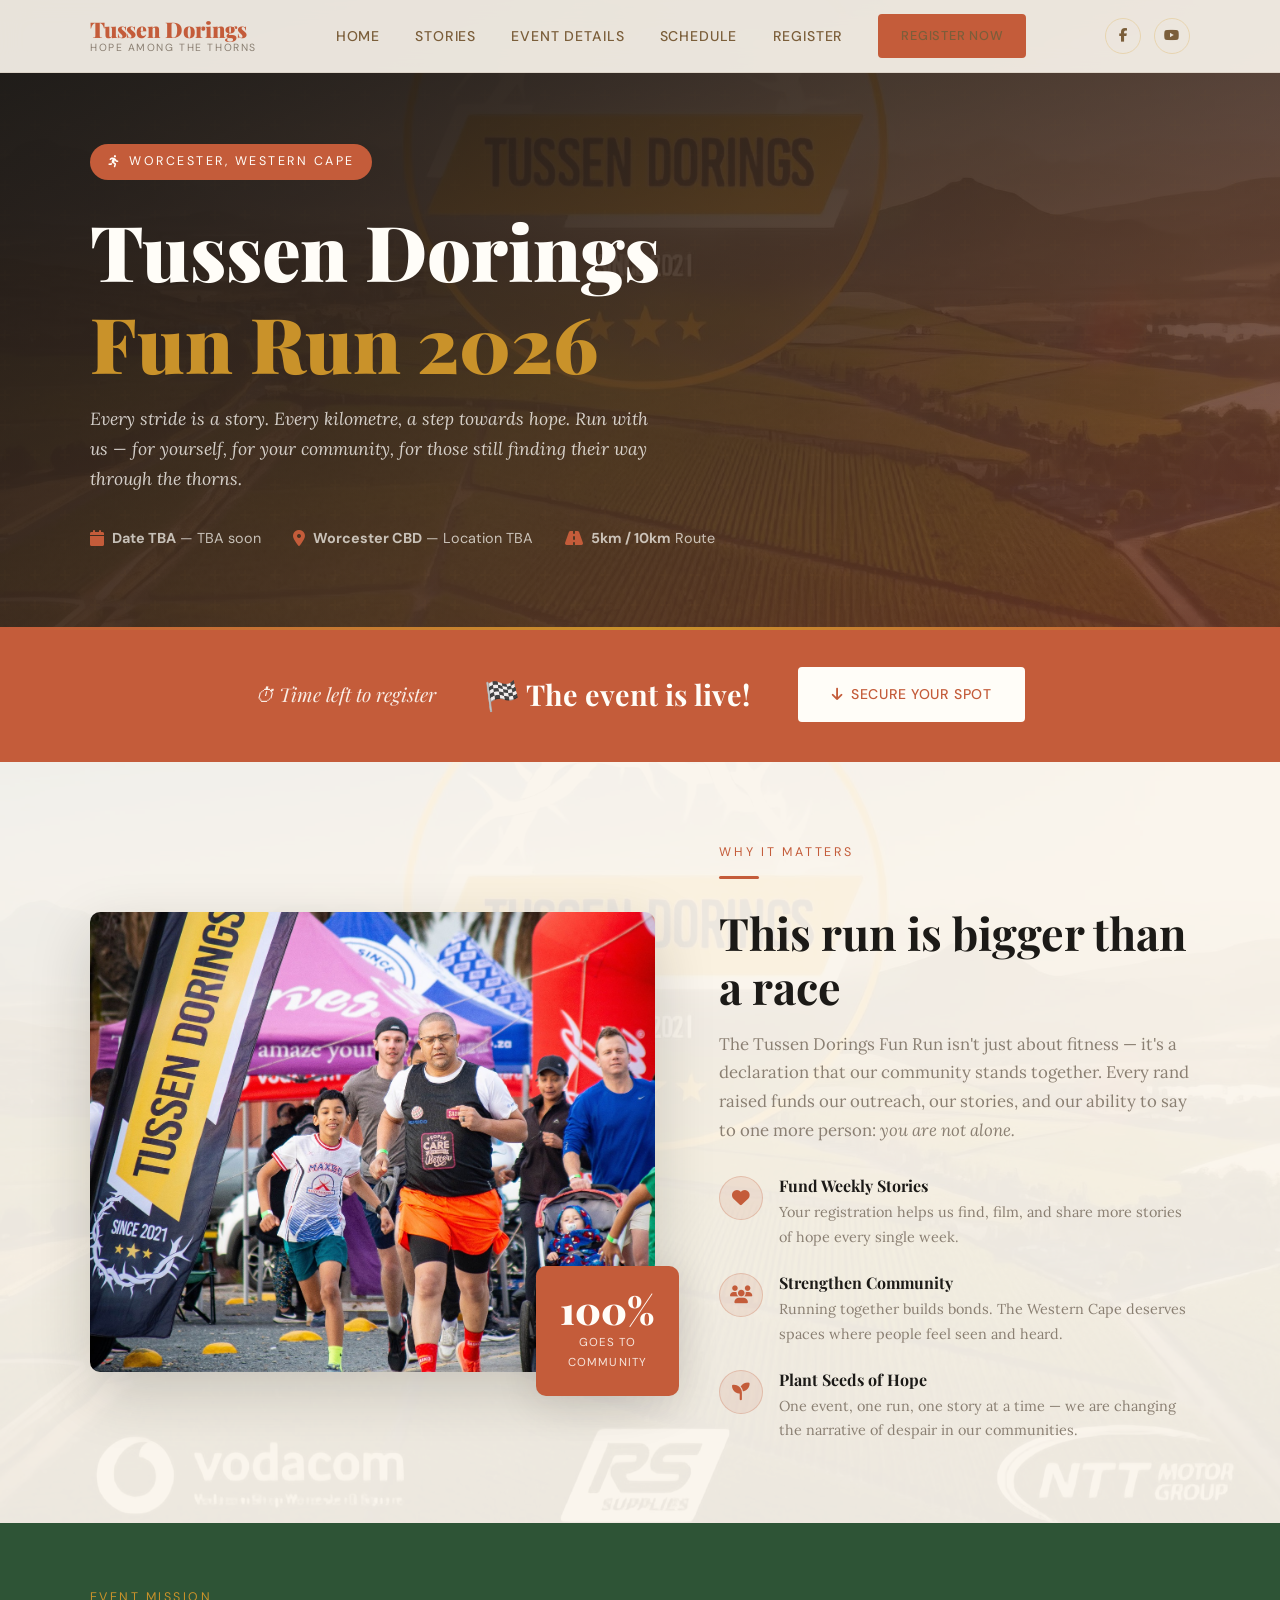
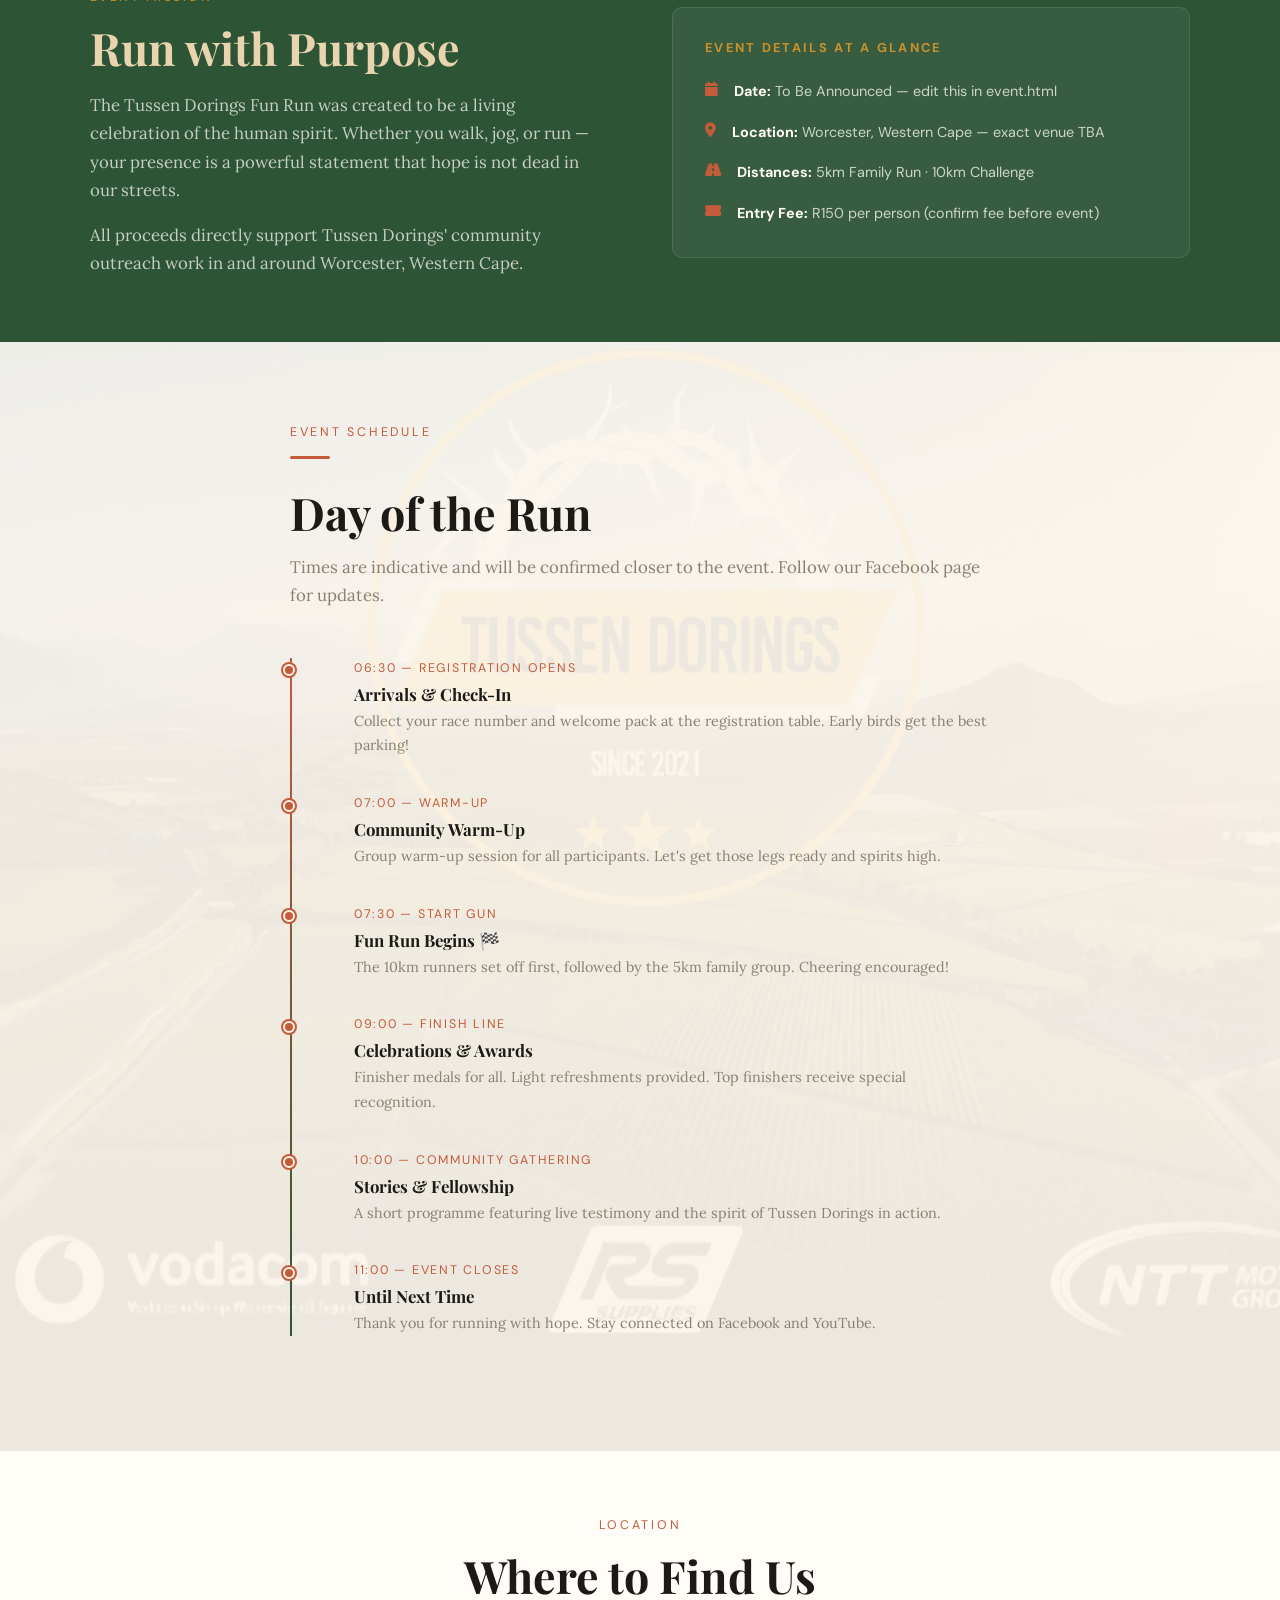
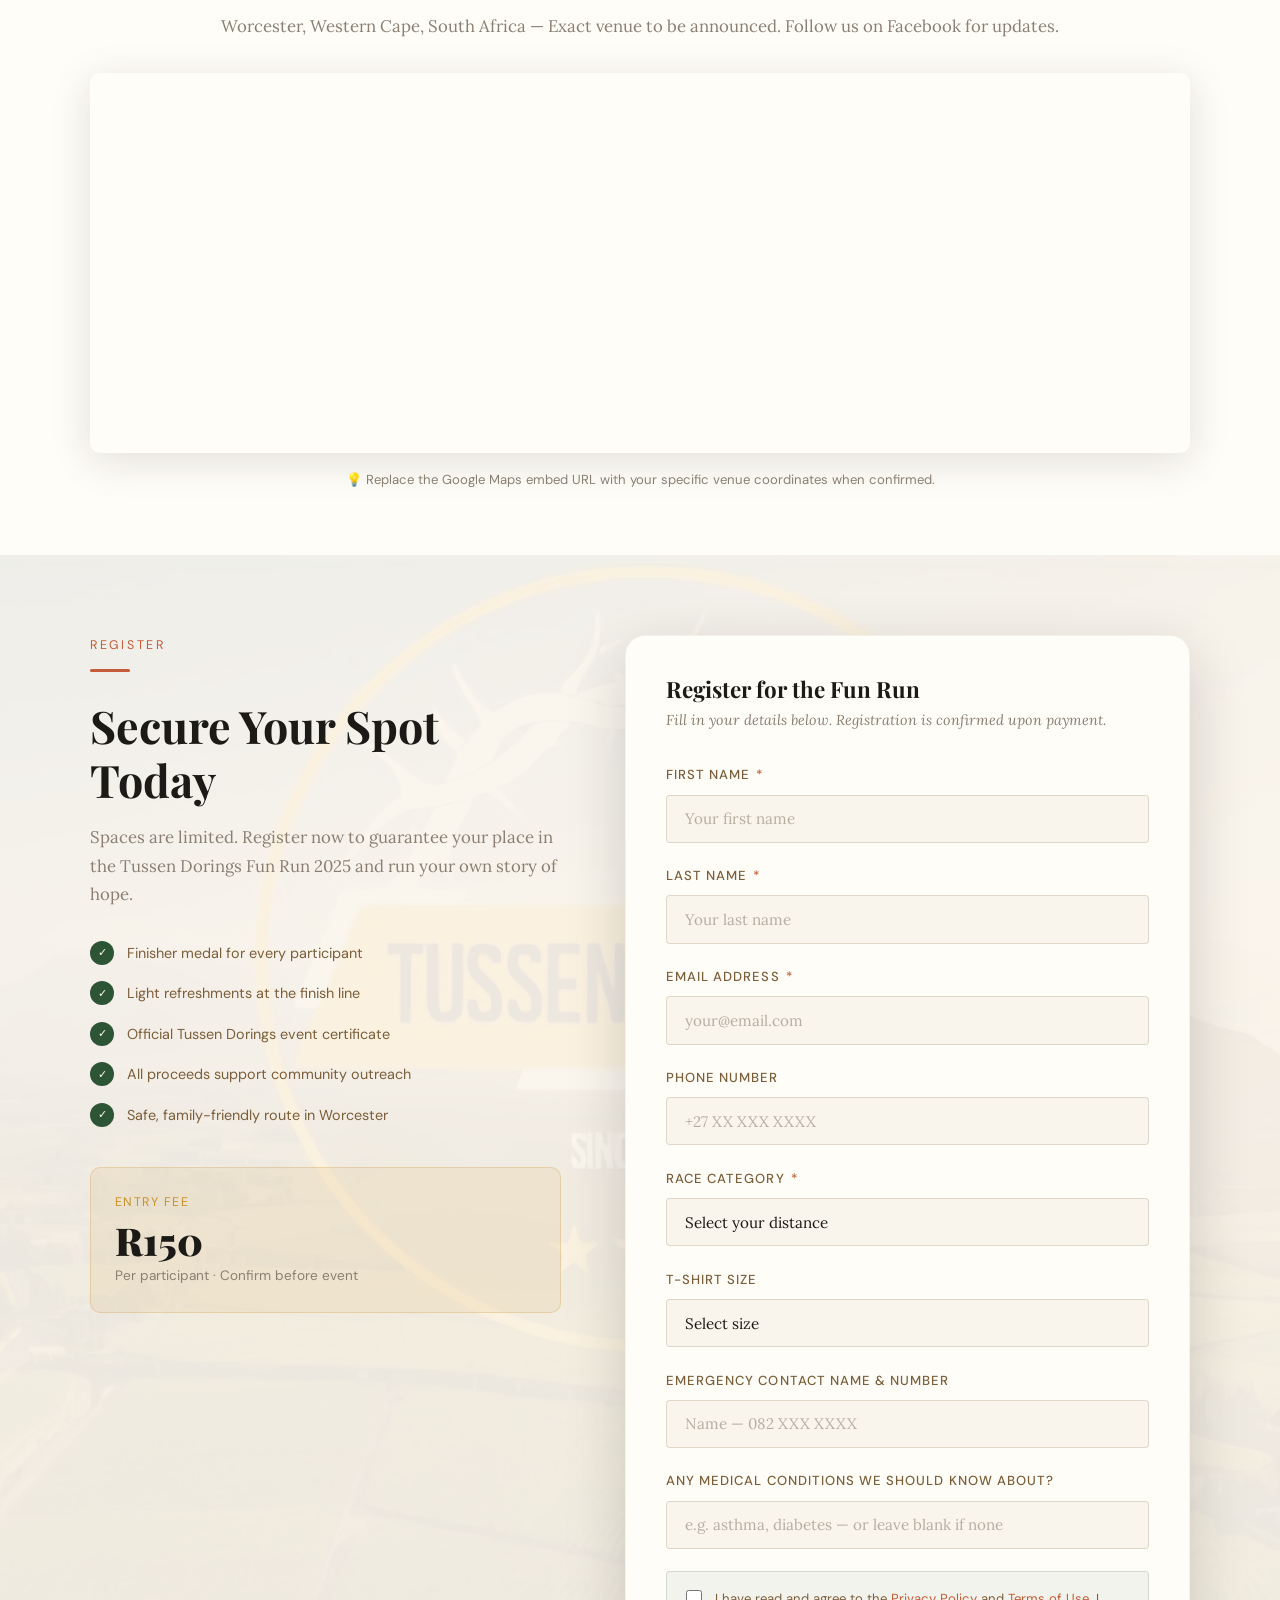
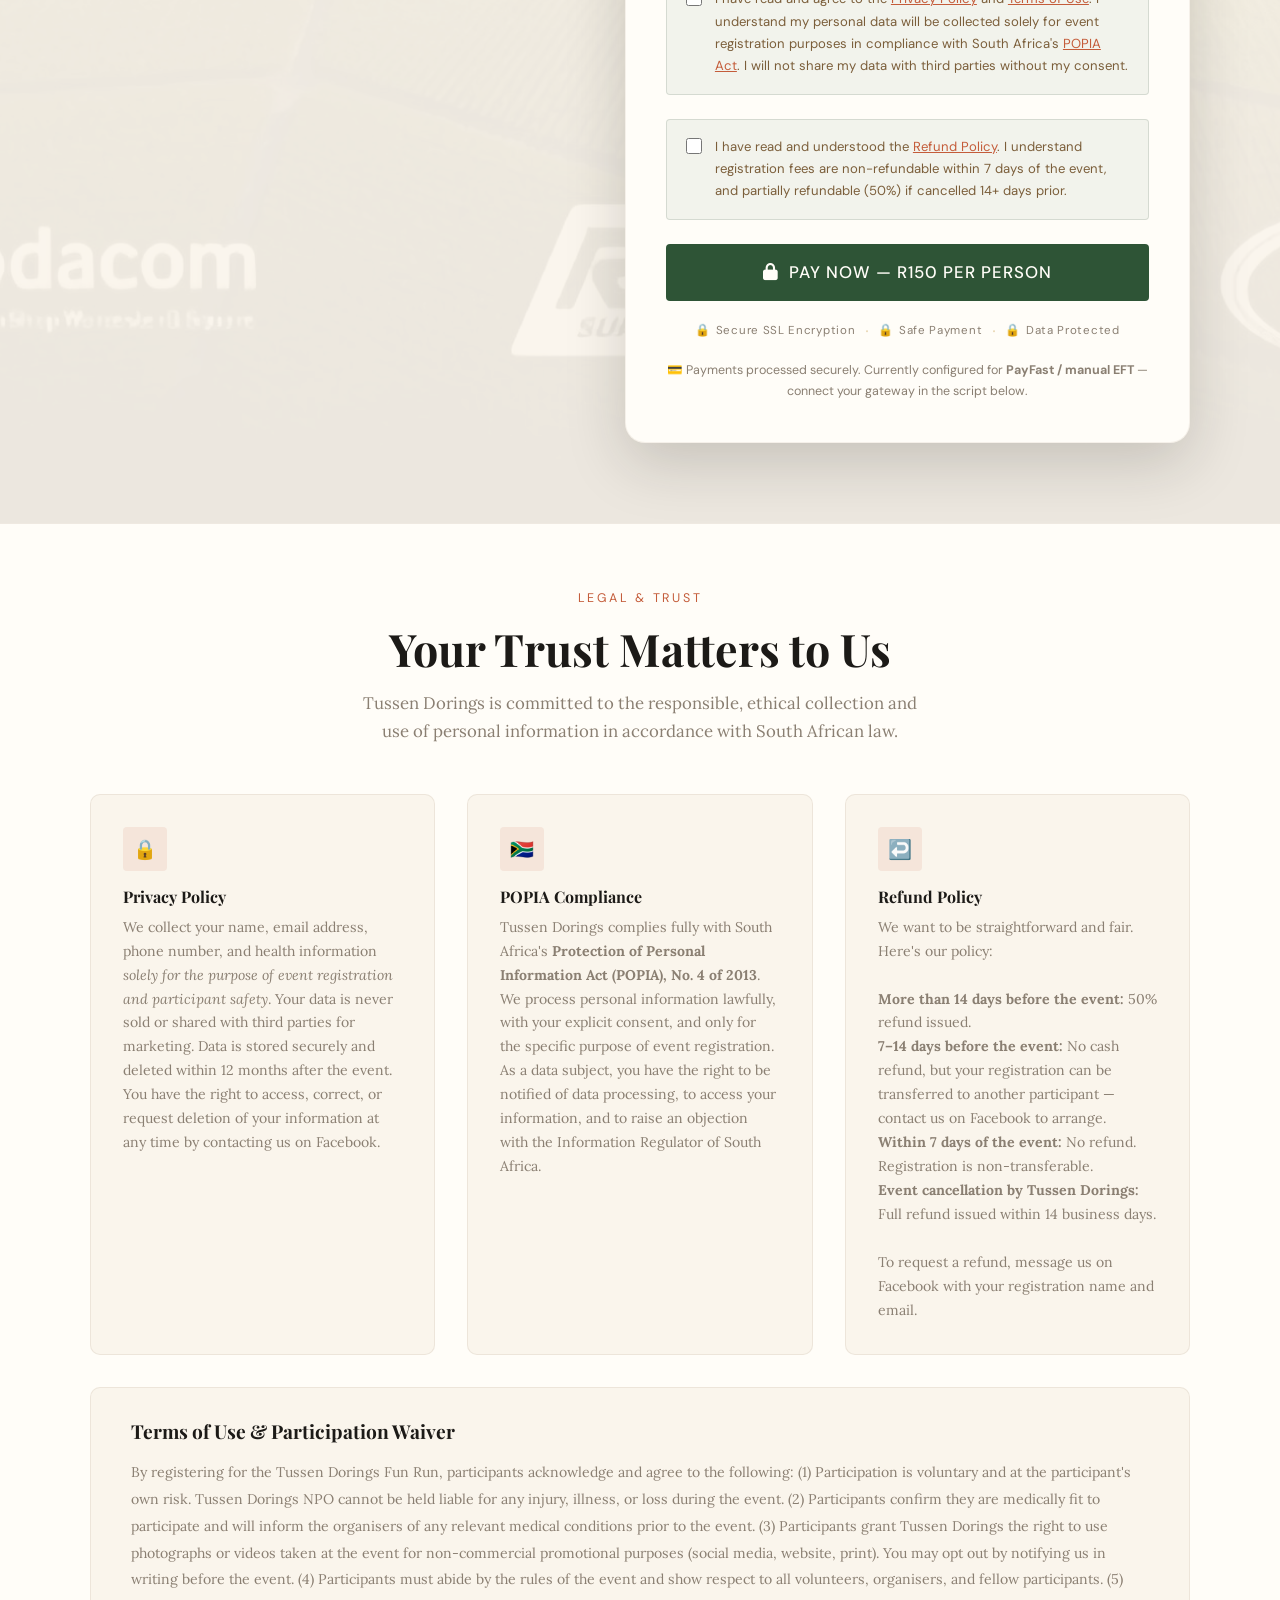
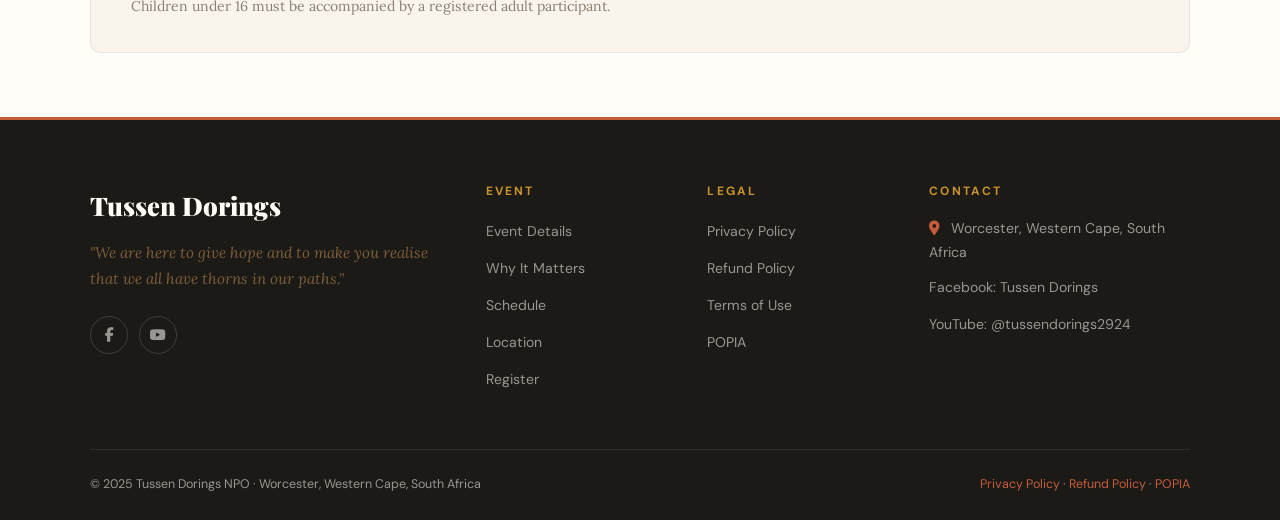
==== event.html @ e63dca42 "second commit" ====
<!DOCTYPE html>
<html lang="en">
<head>
  <meta charset="UTF-8" />
  <meta name="viewport" content="width=device-width, initial-scale=1.0" />
  <title>Fun Run 2025 | Tussen Dorings Event</title>
  <meta name="description" content="Join the Tussen Dorings Fun Run 2025 in Worcester. Run for hope. Register now and be part of the movement." />
  <link rel="stylesheet" href="style.css" />
  <link rel="stylesheet" href="event.css" />
  <link rel="stylesheet" href="https://cdnjs.cloudflare.com/ajax/libs/font-awesome/6.5.0/css/all.min.css" />
  <style>
    /* Banner watermark on branded sections */
    .branded-section {
      position: relative;
      overflow: hidden;
    }
    .branded-section::before {
      content: '';
      position: absolute;
      inset: 0;
      background-image: url('pictures/PHOTO-2025-09-26-07-35-55.jpg');
      background-size: cover;
      background-position: center;
      background-repeat: no-repeat;
      opacity: 0.055;
      pointer-events: none;
      z-index: 0;
    }
    .branded-section > * { position: relative; z-index: 1; }
    /* Slightly stronger on dark sections */
    .branded-section-dark::before { opacity: 0.09; }
  </style>
</head>
<body>

<!-- ======= NAVIGATION ======= -->
<nav class="nav" id="mainNav">
  <div class="container">
    <div class="nav__inner">
      <a href="index.html" class="nav__logo">
        <span class="nav__logo-main">Tussen Dorings</span>
        <span class="nav__logo-sub">Hope Among the Thorns</span>
      </a>
      <ul class="nav__links">
        <li><a href="index.html">Home</a></li>
        <li><a href="index.html#stories">Stories</a></li>
        <li><a href="#event-details">Event Details</a></li>
        <li><a href="#schedule">Schedule</a></li>
        <li><a href="#register">Register</a></li>
        <li><a href="#register" class="btn btn-primary" style="padding:0.55rem 1.3rem; font-size:0.8rem;">Register Now</a></li>
      </ul>
      <div class="nav__social">
        <a href="https://www.facebook.com/TussenDorings" target="_blank"><i class="fab fa-facebook-f"></i></a>
        <a href="https://www.youtube.com/@tussendorings2924" target="_blank"><i class="fab fa-youtube"></i></a>
      </div>
      <div class="nav__hamburger" onclick="toggleNav()"><span></span><span></span><span></span></div>
    </div>
  </div>
  <div class="nav__mobile" id="mobileNav" style="display:none; flex-direction:column; background:var(--white); padding:1.5rem 2rem; border-top:1px solid var(--sand); gap:1rem;">
    <a href="index.html" style="font-family:var(--font-ui);font-size:0.9rem;font-weight:500;color:var(--earth);letter-spacing:0.06em;text-transform:uppercase;padding:0.5rem 0;border-bottom:1px solid var(--sand);">Home</a>
    <a href="#event-details" style="font-family:var(--font-ui);font-size:0.9rem;font-weight:500;color:var(--earth);letter-spacing:0.06em;text-transform:uppercase;padding:0.5rem 0;border-bottom:1px solid var(--sand);">Event Details</a>
    <a href="#schedule" style="font-family:var(--font-ui);font-size:0.9rem;font-weight:500;color:var(--earth);letter-spacing:0.06em;text-transform:uppercase;padding:0.5rem 0;border-bottom:1px solid var(--sand);">Schedule</a>
    <a href="#register" style="font-family:var(--font-ui);font-size:0.9rem;font-weight:500;color:var(--earth);letter-spacing:0.06em;text-transform:uppercase;padding:0.5rem 0;">Register</a>
  </div>
</nav>

<!-- ======= EVENT HERO ======= -->
<section class="event-hero" id="event-details">
  <div class="container">
    <div class="hero__bg" style="background-image: url('pictures/PHOTO-2025-09-26-07-35-55.jpg');"></div>
  <div class="hero__overlay"></div>
  <div class="hero__texture"></div>
    <div class="event-hero__content">
      <div class="event-hero__tag"><i class="fas fa-running"></i> Worcester, Western Cape</div>
      <h1>Tussen Dorings<br><span class="highlight">Fun Run 2026</span></h1>
      <p style="color:rgba(255,253,248,0.78); font-style:italic; font-size:1.1rem; max-width:560px; margin-top:0.5rem;">
        Every stride is a story. Every kilometre, a step towards hope. Run with us — for yourself, for your community, for those still finding their way through the thorns.
      </p>
      <div class="event-hero__meta">
        <div class="event-hero__meta-item">
          <i class="fas fa-calendar"></i>
          <!-- ✏️ EDIT: Replace with your event date -->
          <span><strong>Date TBA</strong> — TBA soon</span>
        </div>
        <div class="event-hero__meta-item">
          <i class="fas fa-map-marker-alt"></i>
          <!-- ✏️ EDIT: Replace with your event location -->
          <span><strong>Worcester CBD</strong> — Location TBA</span>
        </div>
        <div class="event-hero__meta-item">
          <i class="fas fa-road"></i>
          <!-- ✏️ EDIT: Replace with distance -->
          <span><strong>5km / 10km</strong> Route</span>
        </div>
      </div>
    </div>
  </div>
</section>

<!-- ======= COUNTDOWN TIMER ======= -->
<section class="countdown-section">
  <div class="container">
    <div class="countdown-inner">
      <div class="countdown-label-text">
        ⏱ Time left to register
      </div>
      <div class="countdown-timer" id="countdown">
        <div class="countdown-unit">
          <span class="countdown-unit__number" id="cd-days">--</span>
          <span class="countdown-unit__label">Days</span>
        </div>
        <div class="countdown-separator">:</div>
        <div class="countdown-unit">
          <span class="countdown-unit__number" id="cd-hours">--</span>
          <span class="countdown-unit__label">Hours</span>
        </div>
        <div class="countdown-separator">:</div>
        <div class="countdown-unit">
          <span class="countdown-unit__number" id="cd-mins">--</span>
          <span class="countdown-unit__label">Minutes</span>
        </div>
        <div class="countdown-separator">:</div>
        <div class="countdown-unit">
          <span class="countdown-unit__number" id="cd-secs">--</span>
          <span class="countdown-unit__label">Seconds</span>
        </div>
      </div>
      <div class="countdown-cta">
        <a href="#register" class="btn" style="background:var(--white); color:var(--terracotta); border-color:var(--white); font-size:0.88rem;">
          <i class="fas fa-arrow-down"></i> Secure Your Spot
        </a>
      </div>
    </div>
  </div>
</section>

<!-- ======= WHY IT MATTERS ======= -->
<section class="why-matters branded-section" id="why">
  <div class="container">
    <div class="why-matters__grid">
      <div class="why-matters__visual reveal">
        <img src="pictures/photo8.jpg" alt="Running for hope in Worcester" class="why-matters__img" />
        <div class="why-matters__badge">
          <div class="why-matters__badge-num">100%</div>
          <div class="why-matters__badge-text">Goes to<br>Community</div>
        </div>
      </div>
      <div class="reveal">
        <span class="section-label">Why It Matters</span>
        <div class="thorn-accent"></div>
        <h2>This run is bigger than a race</h2>
        <p style="margin-top:1rem; color:var(--warm-grey);">
          The Tussen Dorings Fun Run isn't just about fitness — it's a declaration that our community stands together. Every rand raised funds our outreach, our stories, and our ability to say to one more person: <em>you are not alone.</em>
        </p>
        <div class="why-matters__points">
          <div class="why-point">
            <div class="why-point__icon"><i class="fas fa-heart"></i></div>
            <div class="why-point__text">
              <h4>Fund Weekly Stories</h4>
              <p>Your registration helps us find, film, and share more stories of hope every single week.</p>
            </div>
          </div>
          <div class="why-point">
            <div class="why-point__icon"><i class="fas fa-users"></i></div>
            <div class="why-point__text">
              <h4>Strengthen Community</h4>
              <p>Running together builds bonds. The Western Cape deserves spaces where people feel seen and heard.</p>
            </div>
          </div>
          <div class="why-point">
            <div class="why-point__icon"><i class="fas fa-seedling"></i></div>
            <div class="why-point__text">
              <h4>Plant Seeds of Hope</h4>
              <p>One event, one run, one story at a time — we are changing the narrative of despair in our communities.</p>
            </div>
          </div>
        </div>
      </div>
    </div>
  </div>
</section>

<!-- ======= EVENT MISSION ======= -->
<section style="background:var(--forest); padding:4rem 0;" id="mission">
  <div class="container">
    <div style="display:grid; grid-template-columns:1fr 1fr; gap:4rem; align-items:center;" class="reveal">
      <div>
        <span style="font-family:var(--font-ui);font-size:0.78rem;letter-spacing:0.2em;text-transform:uppercase;color:var(--gold);margin-bottom:0.8rem;display:block;">Event Mission</span>
        <h2 style="color:var(--sand);">Run with Purpose</h2>
        <p style="color:rgba(255,253,248,0.72); margin-top:1rem;">
          The Tussen Dorings Fun Run was created to be a living celebration of the human spirit. Whether you walk, jog, or run — your presence is a powerful statement that hope is not dead in our streets.
        </p>
        <p style="color:rgba(255,253,248,0.72); margin-top:1rem;">
          All proceeds directly support Tussen Dorings' community outreach work in and around Worcester, Western Cape.
        </p>
      </div>
      <div style="background:rgba(255,255,255,0.05); border-radius:var(--radius-md); padding:2rem; border:1px solid rgba(255,255,255,0.1);">
        <h4 style="color:var(--gold); font-family:var(--font-ui); font-size:0.8rem; letter-spacing:0.18em; text-transform:uppercase; margin-bottom:1.5rem;">Event Details at a Glance</h4>
        <ul style="display:flex; flex-direction:column; gap:1rem;">
          <li style="display:flex; gap:1rem; align-items:flex-start; color:rgba(255,253,248,0.75); font-family:var(--font-ui); font-size:0.9rem;">
            <i class="fas fa-calendar" style="color:var(--terracotta); margin-top:3px; flex-shrink:0;"></i>
            <!-- ✏️ EDIT date -->
            <span><strong style="color:var(--white);">Date:</strong> To Be Announced — edit this in event.html</span>
          </li>
          <li style="display:flex; gap:1rem; align-items:flex-start; color:rgba(255,253,248,0.75); font-family:var(--font-ui); font-size:0.9rem;">
            <i class="fas fa-map-marker-alt" style="color:var(--terracotta); margin-top:3px; flex-shrink:0;"></i>
            <!-- ✏️ EDIT location -->
            <span><strong style="color:var(--white);">Location:</strong> Worcester, Western Cape — exact venue TBA</span>
          </li>
          <li style="display:flex; gap:1rem; align-items:flex-start; color:rgba(255,253,248,0.75); font-family:var(--font-ui); font-size:0.9rem;">
            <i class="fas fa-road" style="color:var(--terracotta); margin-top:3px; flex-shrink:0;"></i>
            <!-- ✏️ EDIT distances -->
            <span><strong style="color:var(--white);">Distances:</strong> 5km Family Run · 10km Challenge</span>
          </li>
          <li style="display:flex; gap:1rem; align-items:flex-start; color:rgba(255,253,248,0.75); font-family:var(--font-ui); font-size:0.9rem;">
            <i class="fas fa-ticket-alt" style="color:var(--terracotta); margin-top:3px; flex-shrink:0;"></i>
            <!-- ✏️ EDIT entry fee -->
            <span><strong style="color:var(--white);">Entry Fee:</strong> R150 per person (confirm fee before event)</span>
          </li>
        </ul>
      </div>
    </div>
    <style>@media (max-width:768px){ .mission-grid { grid-template-columns:1fr !important; } }</style>
  </div>
</section>

<!-- ======= SCHEDULE ======= -->
<section class="schedule-section branded-section" id="schedule">
  <div class="container">
    <div style="max-width:700px; margin:0 auto;">
      <div class="reveal">
        <span class="section-label">Event Schedule</span>
        <div class="thorn-accent"></div>
        <h2>Day of the Run</h2>
        <p style="color:var(--warm-grey); margin-top:0.8rem; margin-bottom:3rem;">
          <!-- ✏️ EDIT: Update times and activities as event details are confirmed -->
          Times are indicative and will be confirmed closer to the event. Follow our Facebook page for updates.
        </p>
      </div>
      <div class="timeline reveal">
        <!-- ✏️ EDIT: All timeline items below -->
        <div class="timeline-item">
          <div class="timeline-item__time">06:30 — Registration Opens</div>
          <h4>Arrivals & Check-In</h4>
          <p>Collect your race number and welcome pack at the registration table. Early birds get the best parking!</p>
        </div>
        <div class="timeline-item">
          <div class="timeline-item__time">07:00 — Warm-Up</div>
          <h4>Community Warm-Up</h4>
          <p>Group warm-up session for all participants. Let's get those legs ready and spirits high.</p>
        </div>
        <div class="timeline-item">
          <div class="timeline-item__time">07:30 — Start Gun</div>
          <h4>Fun Run Begins 🏁</h4>
          <p>The 10km runners set off first, followed by the 5km family group. Cheering encouraged!</p>
        </div>
        <div class="timeline-item">
          <div class="timeline-item__time">09:00 — Finish Line</div>
          <h4>Celebrations & Awards</h4>
          <p>Finisher medals for all. Light refreshments provided. Top finishers receive special recognition.</p>
        </div>
        <div class="timeline-item">
          <div class="timeline-item__time">10:00 — Community Gathering</div>
          <h4>Stories & Fellowship</h4>
          <p>A short programme featuring live testimony and the spirit of Tussen Dorings in action.</p>
        </div>
        <div class="timeline-item">
          <div class="timeline-item__time">11:00 — Event Closes</div>
          <h4>Until Next Time</h4>
          <p>Thank you for running with hope. Stay connected on Facebook and YouTube.</p>
        </div>
      </div>
    </div>
  </div>
</section>

<!-- ======= LOCATION ======= -->
<section style="background:var(--white); padding:4rem 0;" id="location">
  <div class="container">
    <div style="text-align:center; margin-bottom:2rem;" class="reveal">
      <span class="section-label">Location</span>
      <h2>Where to Find Us</h2>
      <p style="color:var(--warm-grey); margin-top:0.6rem;">
        <!-- ✏️ EDIT: Update address when confirmed -->
        Worcester, Western Cape, South Africa — Exact venue to be announced. Follow us on Facebook for updates.
      </p>
    </div>
    <!-- ✏️ EDIT: Replace src with an actual Google Maps embed for your event venue -->
    <div style="border-radius:var(--radius-md); overflow:hidden; box-shadow:var(--shadow-card);" class="reveal">
      <iframe
        src="https://www.google.com/maps/embed?pb=!1m18!1m12!1m3!1d3311.64!2d19.4458!3d-33.6465!2m3!1f0!2f0!3f0!3m2!1i1024!2i768!4f13.1!3m3!1m2!1s0x1dce4eb1e39d0001%3A0x8cf2ff0e44a4b77c!2sWorcester%2C%20South%20Africa!5e0!3m2!1sen!2sza!4v1699999999999"
        width="100%"
        height="380"
        style="border:0; display:block;"
        allowfullscreen=""
        loading="lazy"
        title="Event Location — Worcester, Western Cape"
      ></iframe>
    </div>
    <p style="text-align:center; margin-top:1rem; font-family:var(--font-ui); font-size:0.82rem; color:var(--warm-grey);">
      💡 Replace the Google Maps embed URL with your specific venue coordinates when confirmed.
    </p>
  </div>
</section>

<!-- ======= REGISTRATION ======= -->
<section class="registration-section branded-section" id="register">
  <div class="container">
    <div class="registration-wrapper">
      <div class="registration-info reveal">
        <span class="section-label">Register</span>
        <div class="thorn-accent"></div>
        <h2>Secure Your Spot Today</h2>
        <p>Spaces are limited. Register now to guarantee your place in the Tussen Dorings Fun Run 2025 and run your own story of hope.</p>
        <div class="reg-info-list" style="margin-top:2rem;">
          <div class="reg-info-item">Finisher medal for every participant</div>
          <div class="reg-info-item">Light refreshments at the finish line</div>
          <div class="reg-info-item">Official Tussen Dorings event certificate</div>
          <div class="reg-info-item">All proceeds support community outreach</div>
          <div class="reg-info-item">Safe, family-friendly route in Worcester</div>
        </div>
        <div style="margin-top:2.5rem; padding:1.5rem; background:rgba(201,146,42,0.1); border:1px solid rgba(201,146,42,0.25); border-radius:var(--radius-md);">
          <div style="font-family:var(--font-ui); font-size:0.78rem; letter-spacing:0.12em; text-transform:uppercase; color:var(--gold); margin-bottom:0.5rem;">Entry Fee</div>
          <!-- ✏️ EDIT: Update entry fee -->
          <div style="font-family:var(--font-display); font-size:2.4rem; font-weight:900; color:var(--charcoal); line-height:1;">R150</div>
          <div style="font-family:var(--font-ui); font-size:0.85rem; color:var(--warm-grey); margin-top:0.3rem;">Per participant · Confirm before event</div>
        </div>
      </div>

      <div class="reveal">
        <div class="reg-form-card">
          <h3>Register for the Fun Run</h3>
          <p class="form-subtitle">Fill in your details below. Registration is confirmed upon payment.</p>
          
          <form id="registrationForm" novalidate>
            <!-- Participant Name -->
            <div class="form-group">
              <label for="firstName">First Name <span class="req">*</span></label>
              <input type="text" id="firstName" name="firstName" placeholder="Your first name" required autocomplete="given-name" />
            </div>

            <div class="form-group">
              <label for="lastName">Last Name <span class="req">*</span></label>
              <input type="text" id="lastName" name="lastName" placeholder="Your last name" required autocomplete="family-name" />
            </div>

            <!-- Email -->
            <div class="form-group">
              <label for="email">Email Address <span class="req">*</span></label>
              <input type="email" id="email" name="email" placeholder="your@email.com" required autocomplete="email" />
            </div>

            <!-- Phone -->
            <div class="form-group">
              <label for="phone">Phone Number</label>
              <input type="tel" id="phone" name="phone" placeholder="+27 XX XXX XXXX" autocomplete="tel" />
            </div>

            <!-- Race Distance -->
            <div class="form-group">
              <label for="distance">Race Category <span class="req">*</span></label>
              <select id="distance" name="distance" required>
                <option value="" disabled selected>Select your distance</option>
                <option value="5km">5km — Family Fun Run</option>
                <option value="10km">10km — Challenge Run</option>
              </select>
            </div>

            <!-- T-Shirt Size -->
            <div class="form-group">
              <label for="tshirt">T-Shirt Size</label>
              <select id="tshirt" name="tshirt">
                <option value="" disabled selected>Select size</option>
                <option value="XS">XS</option>
                <option value="S">S</option>
                <option value="M">M</option>
                <option value="L">L</option>
                <option value="XL">XL</option>
                <option value="XXL">XXL</option>
              </select>
            </div>

            <!-- Emergency Contact -->
            <div class="form-group">
              <label for="emergency">Emergency Contact Name &amp; Number</label>
              <input type="text" id="emergency" name="emergency" placeholder="Name — 082 XXX XXXX" />
            </div>

            <!-- Medical Note -->
            <div class="form-group">
              <label for="medical">Any Medical Conditions We Should Know About?</label>
              <input type="text" id="medical" name="medical" placeholder="e.g. asthma, diabetes — or leave blank if none" />
            </div>

            <!-- Consent Checkbox -->
            <div class="form-consent">
              <label>
                <input type="checkbox" id="consent" name="consent" required />
                <span>
                  I have read and agree to the <a href="#privacy">Privacy Policy</a> and <a href="#terms">Terms of Use</a>. I understand my personal data will be collected solely for event registration purposes in compliance with South Africa's <a href="#popia">POPIA Act</a>. I will not share my data with third parties without my consent.
                </span>
              </label>
            </div>

            <div class="form-consent" style="margin-top:0.8rem;">
              <label>
                <input type="checkbox" id="refundConsent" name="refundConsent" required />
                <span>
                  I have read and understood the <a href="#refund">Refund Policy</a>. I understand registration fees are non-refundable within 7 days of the event, and partially refundable (50%) if cancelled 14+ days prior.
                </span>
              </label>
            </div>

            <!-- Pay Now Button -->
            <div class="pay-now-section" style="margin-top:1.5rem;">
              <button type="submit" class="btn-pay" id="payBtn">
                <i class="fas fa-lock"></i>
                Pay Now — R150 per Person
              </button>
              <div class="payment-badges">
                <span class="payment-badge">Secure SSL Encryption</span>
                <span class="payment-separator">·</span>
                <span class="payment-badge">Safe Payment</span>
                <span class="payment-separator">·</span>
                <span class="payment-badge">Data Protected</span>
              </div>
              <!-- ✏️ PAYMENT GATEWAY NOTE: 
                   Connect your payment provider below.
                   South African options: PayFast, Peach Payments, Yoco, PayGate.
                   Replace the form submission handler in the <script> below
                   with your provider's SDK or redirect URL.
              -->
              <p style="text-align:center; margin-top:1rem; font-size:0.78rem; font-family:var(--font-ui); color:var(--warm-grey);">
                💳 Payments processed securely. Currently configured for
                <strong>PayFast / manual EFT</strong> — connect your gateway in the script below.
              </p>
            </div>
          </form>
        </div>
      </div>
    </div>
  </div>
</section>

<!-- ======= LEGAL SECTION ======= -->
<section class="legal-section" id="legal">
  <div class="container">
    <div style="text-align:center; margin-bottom:3rem;" class="reveal">
      <span class="section-label">Legal &amp; Trust</span>
      <h2>Your Trust Matters to Us</h2>
      <p style="color:var(--warm-grey); max-width:560px; margin:0.8rem auto 0;">
        Tussen Dorings is committed to the responsible, ethical collection and use of personal information in accordance with South African law.
      </p>
    </div>
    <div class="legal-grid">
      <!-- Privacy Policy -->
      <div class="legal-card reveal" id="privacy">
        <div class="legal-card__icon">🔒</div>
        <h4>Privacy Policy</h4>
        <p>
          We collect your name, email address, phone number, and health information <em>solely for the purpose of event registration and participant safety</em>. Your data is never sold or shared with third parties for marketing. Data is stored securely and deleted within 12 months after the event. You have the right to access, correct, or request deletion of your information at any time by contacting us on Facebook.
        </p>
      </div>
      <!-- POPIA Compliance -->
      <div class="legal-card reveal" id="popia">
        <div class="legal-card__icon">🇿🇦</div>
        <h4>POPIA Compliance</h4>
        <p>
          Tussen Dorings complies fully with South Africa's <strong>Protection of Personal Information Act (POPIA), No. 4 of 2013</strong>. We process personal information lawfully, with your explicit consent, and only for the specific purpose of event registration. As a data subject, you have the right to be notified of data processing, to access your information, and to raise an objection with the Information Regulator of South Africa.
        </p>
      </div>
      <!-- Refund Policy -->
      <div class="legal-card reveal" id="refund">
        <div class="legal-card__icon">↩️</div>
        <h4>Refund Policy</h4>
        <p>
          We want to be straightforward and fair. Here's our policy:<br/><br/>
          <strong>More than 14 days before the event:</strong> 50% refund issued.<br/>
          <strong>7–14 days before the event:</strong> No cash refund, but your registration can be transferred to another participant — contact us on Facebook to arrange.<br/>
          <strong>Within 7 days of the event:</strong> No refund. Registration is non-transferable.<br/>
          <strong>Event cancellation by Tussen Dorings:</strong> Full refund issued within 14 business days.<br/><br/>
          To request a refund, message us on Facebook with your registration name and email.
        </p>
      </div>
    </div>

    <!-- Terms of Use -->
    <div style="background:var(--cream); border-radius:var(--radius-md); padding:2rem 2.5rem; margin-top:2rem; border:1px solid rgba(123,94,58,0.1);" class="reveal" id="terms">
      <h4 style="margin-bottom:1rem;">Terms of Use &amp; Participation Waiver</h4>
      <p style="font-size:0.88rem; color:var(--warm-grey); line-height:1.9;">
        By registering for the Tussen Dorings Fun Run, participants acknowledge and agree to the following:
        (1) Participation is voluntary and at the participant's own risk. Tussen Dorings NPO cannot be held liable for any injury, illness, or loss during the event.
        (2) Participants confirm they are medically fit to participate and will inform the organisers of any relevant medical conditions prior to the event.
        (3) Participants grant Tussen Dorings the right to use photographs or videos taken at the event for non-commercial promotional purposes (social media, website, print). You may opt out by notifying us in writing before the event.
        (4) Participants must abide by the rules of the event and show respect to all volunteers, organisers, and fellow participants.
        (5) Children under 16 must be accompanied by a registered adult participant.
      </p>
    </div>
  </div>
</section>

<!-- ======= SUCCESS MODAL ======= -->
<div class="modal-overlay" id="successModal">
  <div class="modal" style="position:relative;">
    <button class="modal__close" onclick="closeModal()">✕</button>
    <div class="modal__icon">🎉</div>
    <h3>You're Registered!</h3>
    <p>Thank you for signing up for the Tussen Dorings Fun Run 2025. A confirmation email is on its way. We'll see you at the finish line!</p>
    <a href="index.html" class="btn btn-primary" style="display:inline-flex;">Back to Home</a>
  </div>
</div>

<!-- ======= FOOTER ======= -->
<footer class="footer">
  <div class="container">
    <div class="footer__grid">
      <div>
        <div class="footer__brand-name">Tussen Dorings</div>
        <p class="footer__tagline">"We are here to give hope and to make you realise that we all have thorns in our paths."</p>
        <div class="footer__social">
          <a href="https://www.facebook.com/TussenDorings" target="_blank"><i class="fab fa-facebook-f"></i></a>
          <a href="https://www.youtube.com/@tussendorings2924" target="_blank"><i class="fab fa-youtube"></i></a>
        </div>
      </div>
      <div>
        <h5>Event</h5>
        <ul>
          <li><a href="#event-details">Event Details</a></li>
          <li><a href="#why">Why It Matters</a></li>
          <li><a href="#schedule">Schedule</a></li>
          <li><a href="#location">Location</a></li>
          <li><a href="#register">Register</a></li>
        </ul>
      </div>
      <div>
        <h5>Legal</h5>
        <ul>
          <li><a href="#privacy">Privacy Policy</a></li>
          <li><a href="#refund">Refund Policy</a></li>
          <li><a href="#terms">Terms of Use</a></li>
          <li><a href="#popia">POPIA</a></li>
        </ul>
      </div>
      <div>
        <h5>Contact</h5>
        <ul>
          <li style="color:rgba(255,253,248,0.55); font-family:var(--font-ui); font-size:0.88rem; margin-bottom:0.5rem;">
            <i class="fas fa-map-marker-alt" style="color:var(--terracotta); margin-right:0.4rem;"></i>
            Worcester, Western Cape, South Africa
          </li>
          <li><a href="https://www.facebook.com/TussenDorings" target="_blank">Facebook: Tussen Dorings</a></li>
          <li><a href="https://www.youtube.com/@tussendorings2924" target="_blank">YouTube: @tussendorings2924</a></li>
        </ul>
      </div>
    </div>
    <div class="footer__bottom">
      <span>© 2025 Tussen Dorings NPO · Worcester, Western Cape, South Africa</span>
      <span>
        <a href="#privacy">Privacy Policy</a> ·
        <a href="#refund">Refund Policy</a> ·
        <a href="#popia">POPIA</a>
      </span>
    </div>
  </div>
</footer>

<!-- ======= SCRIPTS ======= -->
<script>
  // ── Scroll reveal
  const observer = new IntersectionObserver((entries) => {
    entries.forEach(e => {
      if (e.isIntersecting) { e.target.classList.add('visible'); observer.unobserve(e.target); }
    });
  }, { threshold: 0.1 });
  document.querySelectorAll('.reveal').forEach(el => observer.observe(el));

  // ── Nav
  function toggleNav() {
    const m = document.getElementById('mobileNav');
    m.style.display = m.style.display === 'flex' ? 'none' : 'flex';
  }
  window.addEventListener('scroll', () => {
    document.getElementById('mainNav').style.boxShadow = window.scrollY > 50 ? '0 4px 20px rgba(28,26,23,0.12)' : 'none';
  });

  // ── COUNTDOWN TIMER
  // ✏️ EDIT: Set your event date here (YYYY, MM-1, DD, HH, MM, SS)
  // Example: new Date(2025, 10, 15, 7, 0, 0) = 15 November 2025 at 07:00
  const eventDate = new Date(2026, 10, 15, 7, 0, 0); // ← CHANGE THIS

  function updateCountdown() {
    const now = new Date();
    const diff = eventDate - now;

    if (diff <= 0) {
      document.getElementById('countdown').innerHTML = '<div style="color:var(--white); font-family:var(--font-display); font-size:1.8rem; font-weight:700;">🏁 The event is live!</div>';
      return;
    }

    const days    = Math.floor(diff / (1000 * 60 * 60 * 24));
    const hours   = Math.floor((diff % (1000 * 60 * 60 * 24)) / (1000 * 60 * 60));
    const minutes = Math.floor((diff % (1000 * 60 * 60)) / (1000 * 60));
    const seconds = Math.floor((diff % (1000 * 60)) / 1000);

    const pad = n => String(n).padStart(2, '0');
    const update = (id, val) => {
      const el = document.getElementById(id);
      const newVal = pad(val);
      if (el.textContent !== newVal) {
        el.textContent = newVal;
        el.classList.add('flip');
        setTimeout(() => el.classList.remove('flip'), 300);
      }
    };

    update('cd-days',  days);
    update('cd-hours', hours);
    update('cd-mins',  minutes);
    update('cd-secs',  seconds);
  }

  updateCountdown();
  setInterval(updateCountdown, 1000);

  // ── FORM SUBMISSION
  document.getElementById('registrationForm').addEventListener('submit', function(e) {
    e.preventDefault();

    const firstName   = document.getElementById('firstName').value.trim();
    const lastName    = document.getElementById('lastName').value.trim();
    const email       = document.getElementById('email').value.trim();
    const distance    = document.getElementById('distance').value;
    const consent     = document.getElementById('consent').checked;
    const refundConsent = document.getElementById('refundConsent').checked;

    // Validation
    if (!firstName || !lastName || !email || !distance) {
      alert('Please fill in all required fields (marked with *).');
      return;
    }
    if (!/^[^\s@]+@[^\s@]+\.[^\s@]+$/.test(email)) {
      alert('Please enter a valid email address.');
      return;
    }
    if (!consent || !refundConsent) {
      alert('Please agree to both the Privacy Policy/Terms and the Refund Policy to proceed.');
      return;
    }

    // ── PAYMENT GATEWAY INTEGRATION POINT ──
    // Replace this section with your payment provider:
    //
    // Option A — PayFast (recommended for South Africa):
    //   Redirect to: https://www.payfast.co.za/eng/process
    //   Pass merchant_id, merchant_key, amount, item_name, name_first, email_address
    //
    // Option B — Peach Payments:
    //   Use their JS SDK after form validation
    //
    // Option C — Yoco:
    //   Use Yoco's embedded SDK for card payments
    //
    // Option D — Manual EFT:
    //   Show banking details and send confirmation email via EmailJS or Formspree
    //
    // ─────────────────────────────────────────

    // DEMO: Show success modal (replace with actual payment redirect)
    const payBtn = document.getElementById('payBtn');
    payBtn.disabled = true;
    payBtn.innerHTML = '<i class="fas fa-spinner fa-spin"></i> Processing...';

    setTimeout(() => {
      // ✏️ REPLACE setTimeout block with actual payment gateway call
      document.getElementById('successModal').classList.add('open');
      payBtn.disabled = false;
      payBtn.innerHTML = '<i class="fas fa-lock"></i> Pay Now — R150 per Person';
    }, 2000);
  });

  function closeModal() {
    document.getElementById('successModal').classList.remove('open');
  }
  // Close modal on overlay click
  document.getElementById('successModal').addEventListener('click', function(e) {
    if (e.target === this) closeModal();
  });
</script>
</body>
</html>
---- style.css ----
/* ============================================================
   TUSSEN DORINGS — Global Stylesheet
   Aesthetic: Warm African earth tones, bold serif, organic
   ============================================================ */

@import url('https://fonts.googleapis.com/css2?family=Playfair+Display:ital,wght@0,400;0,700;0,900;1,400;1,700&family=Lora:ital,wght@0,400;0,500;1,400&family=DM+Sans:wght@300;400;500&display=swap');

/* ── CSS Variables ── */
:root {
  --terracotta:   #C45C3A;
  --terracotta-dark: #9E3D20;
  --earth:        #7B5E3A;
  --sand:         #E8D5B0;
  --cream:        #FAF5EC;
  --forest:       #2E5436;
  --forest-light: #4A7C59;
  --charcoal:     #1C1A17;
  --warm-grey:    #8A7F72;
  --gold:         #C9922A;
  --white:        #FFFDF8;

  --font-display: 'Playfair Display', Georgia, serif;
  --font-body:    'Lora', Georgia, serif;
  --font-ui:      'DM Sans', sans-serif;

  --radius-sm: 4px;
  --radius-md: 10px;
  --radius-lg: 20px;

  --shadow-soft: 0 4px 24px rgba(28,26,23,0.10);
  --shadow-card: 0 8px 40px rgba(28,26,23,0.13);
  --shadow-float: 0 20px 60px rgba(28,26,23,0.18);

  --transition: 0.28s cubic-bezier(0.4,0,0.2,1);
}

/* ── Reset & Base ── */
*, *::before, *::after { box-sizing: border-box; margin: 0; padding: 0; }

html { scroll-behavior: smooth; font-size: 16px; }

body {
  font-family: var(--font-body);
  background: var(--cream);
  color: var(--charcoal);
  line-height: 1.7;
  overflow-x: hidden;
}

img { max-width: 100%; display: block; }
a { color: inherit; text-decoration: none; }
ul { list-style: none; }

/* ── Typography ── */
h1, h2, h3, h4, h5, h6 {
  font-family: var(--font-display);
  line-height: 1.2;
  color: var(--charcoal);
}

h1 { font-size: clamp(2.4rem, 5vw, 4.2rem); font-weight: 900; }
h2 { font-size: clamp(1.8rem, 3.5vw, 3rem); font-weight: 700; }
h3 { font-size: clamp(1.3rem, 2.5vw, 2rem); font-weight: 700; }
h4 { font-size: 1.2rem; font-weight: 700; }

p { font-size: 1.05rem; color: var(--earth); }

.lead {
  font-size: 1.2rem;
  font-family: var(--font-body);
  font-style: italic;
  color: var(--warm-grey);
}

/* ── Layout Utilities ── */
.container {
  max-width: 1180px;
  margin: 0 auto;
  padding: 0 clamp(1rem, 4vw, 2.5rem);
}

.section { padding: 5rem 0; }
.section--tight { padding: 3rem 0; }

.grid-2 { display: grid; grid-template-columns: 1fr 1fr; gap: 2.5rem; }
.grid-3 { display: grid; grid-template-columns: repeat(3,1fr); gap: 2rem; }

@media (max-width: 768px) {
  .grid-2, .grid-3 { grid-template-columns: 1fr; }
}

/* ── Dividers ── */
.thorn-divider {
  display: flex;
  align-items: center;
  gap: 1rem;
  margin: 2.5rem 0;
}
.thorn-divider::before,
.thorn-divider::after {
  content: '';
  flex: 1;
  height: 1px;
  background: linear-gradient(90deg, transparent, var(--sand), transparent);
}
.thorn-divider span {
  font-size: 1.4rem;
  color: var(--terracotta);
  opacity: 0.7;
}

/* ── Buttons ── */
.btn {
  display: inline-flex;
  align-items: center;
  gap: 0.5rem;
  font-family: var(--font-ui);
  font-weight: 500;
  font-size: 0.95rem;
  letter-spacing: 0.04em;
  padding: 0.85rem 2rem;
  border-radius: var(--radius-sm);
  border: 2px solid transparent;
  cursor: pointer;
  transition: var(--transition);
  text-transform: uppercase;
}

.btn-primary {
  background: var(--terracotta);
  color: var(--white);
  border-color: var(--terracotta);
}
.btn-primary:hover {
  background: var(--terracotta-dark);
  border-color: var(--terracotta-dark);
  transform: translateY(-2px);
  box-shadow: 0 8px 24px rgba(196,92,58,0.35);
}

.btn-secondary {
  background: transparent;
  color: var(--terracotta);
  border-color: var(--terracotta);
}
.btn-secondary:hover {
  background: var(--terracotta);
  color: var(--white);
  transform: translateY(-2px);
}

.btn-forest {
  background: var(--forest);
  color: var(--white);
  border-color: var(--forest);
}
.btn-forest:hover {
  background: var(--forest-light);
  border-color: var(--forest-light);
  transform: translateY(-2px);
  box-shadow: 0 8px 24px rgba(46,84,54,0.35);
}

.btn-gold {
  background: var(--gold);
  color: var(--white);
  border-color: var(--gold);
  font-size: 1.1rem;
  padding: 1rem 2.5rem;
}
.btn-gold:hover {
  background: #a87520;
  transform: translateY(-3px);
  box-shadow: 0 10px 30px rgba(201,146,42,0.4);
}

/* ── Navigation ── */
.nav {
  position: fixed;
  top: 0; left: 0; right: 0;
  z-index: 1000;
  background: rgba(250,245,236,0.92);
  backdrop-filter: blur(12px);
  border-bottom: 1px solid rgba(123,94,58,0.12);
  transition: var(--transition);
}

.nav__inner {
  display: flex;
  align-items: center;
  justify-content: space-between;
  height: 72px;
}

.nav__logo {
  display: flex;
  flex-direction: column;
  line-height: 1.1;
}
.nav__logo-main {
  font-family: var(--font-display);
  font-weight: 900;
  font-size: 1.35rem;
  color: var(--terracotta);
  letter-spacing: -0.01em;
}
.nav__logo-sub {
  font-family: var(--font-ui);
  font-size: 0.65rem;
  color: var(--warm-grey);
  letter-spacing: 0.15em;
  text-transform: uppercase;
}

.nav__links {
  display: flex;
  align-items: center;
  gap: 2.2rem;
}
.nav__links a {
  font-family: var(--font-ui);
  font-size: 0.88rem;
  font-weight: 500;
  letter-spacing: 0.06em;
  text-transform: uppercase;
  color: var(--earth);
  position: relative;
  transition: color var(--transition);
}
.nav__links a::after {
  content: '';
  position: absolute;
  bottom: -3px; left: 0;
  width: 0; height: 2px;
  background: var(--terracotta);
  transition: width var(--transition);
}
.nav__links a:hover { color: var(--terracotta); }
.nav__links a:hover::after { width: 100%; }

.nav__social {
  display: flex;
  gap: 0.8rem;
}
.nav__social a {
  width: 36px; height: 36px;
  border-radius: 50%;
  border: 1.5px solid var(--sand);
  display: flex; align-items: center; justify-content: center;
  font-size: 0.85rem;
  color: var(--earth);
  transition: var(--transition);
}
.nav__social a:hover {
  background: var(--terracotta);
  border-color: var(--terracotta);
  color: var(--white);
}

.nav__hamburger {
  display: none;
  flex-direction: column;
  gap: 5px;
  cursor: pointer;
  padding: 4px;
}
.nav__hamburger span {
  width: 24px; height: 2px;
  background: var(--charcoal);
  border-radius: 2px;
  transition: var(--transition);
}

@media (max-width: 900px) {
  .nav__links { display: none; }
  .nav__hamburger { display: flex; }
}

/* ── Hero ── */
.hero {
  min-height: 100vh;
  display: flex;
  align-items: center;
  position: relative;
  overflow: hidden;
  background: var(--charcoal);
  padding-top: 72px;
}

.hero__bg {
  position: absolute;
  inset: 0;
  background-image: url('images/hero-bg.jpg');
  background-size: cover;
  background-position: center 30%;
  opacity: 0.38;
}

.hero__overlay {
  position: absolute;
  inset: 0;
  background: linear-gradient(
    135deg,
    rgba(28,26,23,0.85) 0%,
    rgba(123,94,58,0.4) 50%,
    rgba(196,92,58,0.25) 90%
  );
}

.hero__texture {
  position: absolute;
  inset: 0;
  background-image: url("data:image/svg+xml,%3Csvg width='60' height='60' viewBox='0 0 60 60' xmlns='http://www.w3.org/2000/svg'%3E%3Cg fill='none' fill-rule='evenodd'%3E%3Cg fill='%23c9922a' fill-opacity='0.04'%3E%3Cpath d='M36 34v-4h-2v4h-4v2h4v4h2v-4h4v-2h-4zm0-30V0h-2v4h-4v2h4v4h2V6h4V4h-4zM6 34v-4H4v4H0v2h4v4h2v-4h4v-2H6zM6 4V0H4v4H0v2h4v4h2V6h4V4H6z'/%3E%3C/g%3E%3C/g%3E%3C/svg%3E");
}

.hero__content {
  position: relative;
  z-index: 2;
  max-width: 780px;
}

.hero__eyebrow {
  display: inline-flex;
  align-items: center;
  gap: 0.6rem;
  font-family: var(--font-ui);
  font-size: 0.8rem;
  letter-spacing: 0.2em;
  text-transform: uppercase;
  color: var(--gold);
  margin-bottom: 1.5rem;
}
.hero__eyebrow::before {
  content: '';
  width: 32px; height: 1px;
  background: var(--gold);
}

.hero h1 {
  color: var(--white);
  margin-bottom: 1.5rem;
  text-shadow: 0 2px 20px rgba(0,0,0,0.3);
}

.hero h1 em {
  color: var(--terracotta);
  font-style: italic;
}

.hero__slogan {
  font-size: 1.15rem;
  color: rgba(255,253,248,0.78);
  font-style: italic;
  margin-bottom: 2.5rem;
  max-width: 580px;
  line-height: 1.8;
}

.hero__cta {
  display: flex;
  gap: 1rem;
  flex-wrap: wrap;
}

.hero__scroll {
  position: absolute;
  bottom: 2.5rem;
  left: 50%;
  transform: translateX(-50%);
  display: flex;
  flex-direction: column;
  align-items: center;
  gap: 0.4rem;
  color: rgba(255,253,248,0.5);
  font-family: var(--font-ui);
  font-size: 0.72rem;
  letter-spacing: 0.15em;
  text-transform: uppercase;
  z-index: 2;
}
.hero__scroll-line {
  width: 1px;
  height: 40px;
  background: linear-gradient(to bottom, rgba(255,253,248,0.5), transparent);
  animation: scrollPulse 2s ease-in-out infinite;
}
@keyframes scrollPulse {
  0%, 100% { opacity: 0.5; transform: scaleY(1); }
  50% { opacity: 1; transform: scaleY(1.2); }
}

/* ── Stories Grid ── */
.stories { background: var(--white); }

.stories__header {
  text-align: center;
  margin-bottom: 3.5rem;
}

.stories__header .eyebrow {
  font-family: var(--font-ui);
  font-size: 0.78rem;
  letter-spacing: 0.2em;
  text-transform: uppercase;
  color: var(--terracotta);
  margin-bottom: 0.8rem;
}

.story-card {
  background: var(--cream);
  border-radius: var(--radius-md);
  overflow: hidden;
  transition: var(--transition);
  box-shadow: var(--shadow-soft);
}
.story-card:hover {
  transform: translateY(-6px);
  box-shadow: var(--shadow-float);
}
.story-card__img {
  width: 100%;
  height: 240px;
  object-fit: cover;
}
.story-card__body { padding: 1.8rem; }
.story-card__label {
  font-family: var(--font-ui);
  font-size: 0.72rem;
  letter-spacing: 0.18em;
  text-transform: uppercase;
  color: var(--terracotta);
  margin-bottom: 0.6rem;
}
.story-card__title {
  font-size: 1.25rem;
  margin-bottom: 0.8rem;
}
.story-card__excerpt {
  font-size: 0.95rem;
  color: var(--warm-grey);
  margin-bottom: 1.2rem;
}
.story-card__link {
  font-family: var(--font-ui);
  font-size: 0.85rem;
  font-weight: 500;
  color: var(--terracotta);
  letter-spacing: 0.05em;
  display: inline-flex;
  align-items: center;
  gap: 0.4rem;
  transition: gap var(--transition);
}
.story-card__link:hover { gap: 0.7rem; }

/* ── Mission Strip ── */
.mission-strip {
  background: var(--forest);
  color: var(--white);
  padding: 4.5rem 0;
  position: relative;
  overflow: hidden;
}
.mission-strip::before {
  content: '"';
  position: absolute;
  top: -1rem;
  left: 2%;
  font-family: var(--font-display);
  font-size: 18rem;
  color: rgba(255,255,255,0.04);
  line-height: 1;
  pointer-events: none;
}
.mission-strip__inner {
  display: grid;
  grid-template-columns: 1fr 2px 1fr;
  gap: 3rem;
  align-items: center;
}
.mission-strip__divider {
  background: rgba(255,255,255,0.15);
  align-self: stretch;
}
.mission-strip h2 { color: var(--sand); }
.mission-strip p { color: rgba(255,253,248,0.75); margin-top: 1rem; }
.mission-strip__stat {
  text-align: center;
}
.mission-strip__stat-number {
  font-family: var(--font-display);
  font-size: 3.5rem;
  font-weight: 900;
  color: var(--gold);
  line-height: 1;
}
.mission-strip__stat-label {
  font-family: var(--font-ui);
  font-size: 0.82rem;
  letter-spacing: 0.14em;
  text-transform: uppercase;
  color: rgba(255,253,248,0.55);
  margin-top: 0.4rem;
}

@media (max-width: 768px) {
  .mission-strip__inner { grid-template-columns: 1fr; }
  .mission-strip__divider { display: none; }
}

/* ── Gallery ── */
.gallery { background: var(--cream); }
.gallery__grid {
  display: grid;
  grid-template-columns: repeat(4, 1fr);
  grid-template-rows: auto auto;
  gap: 0.8rem;
}
.gallery__grid .item-1 { grid-column: span 2; grid-row: span 2; }
.gallery__item {
  overflow: hidden;
  border-radius: var(--radius-sm);
}
.gallery__item img {
  width: 100%; height: 100%;
  object-fit: cover;
  transition: transform 0.5s ease;
}
.gallery__item:hover img { transform: scale(1.05); }

@media (max-width: 768px) {
  .gallery__grid { grid-template-columns: 1fr 1fr; }
  .gallery__grid .item-1 { grid-column: span 2; }
}

/* ── Podcast Section ── */
.podcast {
  background: var(--charcoal);
  padding: 5rem 0;
  position: relative;
}
.podcast__inner {
  display: grid;
  grid-template-columns: 1fr 1fr;
  gap: 4rem;
  align-items: center;
}
.podcast h2 { color: var(--sand); }
.podcast p { color: rgba(255,253,248,0.65); margin-top: 1rem; }
.podcast__badge {
  display: inline-flex;
  align-items: center;
  gap: 0.5rem;
  background: rgba(196,92,58,0.15);
  border: 1px solid rgba(196,92,58,0.3);
  border-radius: 2rem;
  padding: 0.4rem 1rem;
  font-family: var(--font-ui);
  font-size: 0.78rem;
  color: var(--terracotta);
  letter-spacing: 0.1em;
  text-transform: uppercase;
  margin-bottom: 1.5rem;
}
.podcast__embed {
  border-radius: var(--radius-md);
  overflow: hidden;
  background: rgba(255,255,255,0.05);
  padding: 1.5rem;
  border: 1px solid rgba(255,255,255,0.08);
}
.podcast__yt-link {
  display: flex;
  align-items: center;
  gap: 0.8rem;
  color: var(--sand);
  font-family: var(--font-ui);
  font-size: 0.9rem;
  margin-top: 1.5rem;
  transition: color var(--transition);
}
.podcast__yt-link:hover { color: var(--terracotta); }

@media (max-width: 768px) {
  .podcast__inner { grid-template-columns: 1fr; }
}

/* ── Footer ── */
.footer {
  background: var(--charcoal);
  color: rgba(255,253,248,0.55);
  padding: 4rem 0 1.5rem;
  border-top: 3px solid var(--terracotta);
}
.footer__grid {
  display: grid;
  grid-template-columns: 2fr 1fr 1fr 1.5fr;
  gap: 3rem;
  margin-bottom: 3rem;
}
.footer__brand-name {
  font-family: var(--font-display);
  font-size: 1.6rem;
  font-weight: 900;
  color: var(--white);
  margin-bottom: 0.8rem;
}
.footer__tagline {
  font-style: italic;
  font-size: 0.95rem;
  line-height: 1.7;
  margin-bottom: 1.5rem;
}
.footer h5 {
  font-family: var(--font-ui);
  font-size: 0.75rem;
  letter-spacing: 0.18em;
  text-transform: uppercase;
  color: var(--gold);
  margin-bottom: 1.2rem;
}
.footer ul li { margin-bottom: 0.6rem; }
.footer ul li a {
  font-family: var(--font-ui);
  font-size: 0.88rem;
  color: rgba(255,253,248,0.55);
  transition: color var(--transition);
}
.footer ul li a:hover { color: var(--terracotta); }
.footer__social {
  display: flex;
  gap: 0.7rem;
  margin-top: 1rem;
}
.footer__social a {
  width: 38px; height: 38px;
  border-radius: 50%;
  border: 1px solid rgba(255,255,255,0.15);
  display: flex; align-items: center; justify-content: center;
  font-size: 0.9rem;
  transition: var(--transition);
}
.footer__social a:hover {
  background: var(--terracotta);
  border-color: var(--terracotta);
  color: var(--white);
}
.footer__bottom {
  border-top: 1px solid rgba(255,255,255,0.08);
  padding-top: 1.5rem;
  display: flex;
  justify-content: space-between;
  align-items: center;
  font-family: var(--font-ui);
  font-size: 0.78rem;
  flex-wrap: wrap;
  gap: 0.8rem;
}
.footer__bottom a { color: var(--terracotta); }
.footer__bottom a:hover { text-decoration: underline; }

@media (max-width: 900px) {
  .footer__grid { grid-template-columns: 1fr 1fr; }
}
@media (max-width: 600px) {
  .footer__grid { grid-template-columns: 1fr; }
}

/* ── Fade-in on scroll ── */
.reveal {
  opacity: 0;
  transform: translateY(28px);
  transition: opacity 0.7s ease, transform 0.7s ease;
}
.reveal.visible {
  opacity: 1;
  transform: none;
}

/* ── Section Labels ── */
.section-label {
  font-family: var(--font-ui);
  font-size: 0.78rem;
  letter-spacing: 0.22em;
  text-transform: uppercase;
  color: var(--terracotta);
  margin-bottom: 0.8rem;
  display: block;
}

/* ── Thorn Accent ── */
.thorn-accent {
  display: inline-block;
  width: 40px;
  height: 3px;
  background: var(--terracotta);
  border-radius: 2px;
  margin-bottom: 1.2rem;
}
---- event.css ----
/* ============================================================
   TUSSEN DORINGS — Event CSS
   Covers: event cards, countdown, registration, pay now
   ============================================================ */

/* ── Event Hero Banner ── */
.event-hero {
  background: var(--charcoal);
  padding: clamp(5rem, 12vw, 9rem) 0 clamp(3rem, 6vw, 5rem);
  position: relative;
  overflow: hidden;
}
.event-hero::before {
  content: '';
  position: absolute;
  inset: 0;
  background: url('images/event-bg.jpg') center/cover no-repeat;
  opacity: 0.22;
}
.event-hero::after {
  content: '';
  position: absolute;
  inset: 0;
  background: linear-gradient(160deg, rgba(28,26,23,0.9) 0%, rgba(196,92,58,0.22) 100%);
}
.event-hero__content {
  position: relative;
  z-index: 2;
}
.event-hero__tag {
  display: inline-flex;
  align-items: center;
  gap: 0.5rem;
  background: var(--terracotta);
  color: var(--white);
  font-family: var(--font-ui);
  font-size: 0.78rem;
  letter-spacing: 0.2em;
  text-transform: uppercase;
  padding: 0.45rem 1.1rem;
  border-radius: 2rem;
  margin-bottom: 1.5rem;
}
.event-hero h1 {
  color: var(--white);
  font-size: clamp(2.8rem, 6vw, 5rem);
  margin-bottom: 1rem;
}
.event-hero h1 .highlight {
  color: var(--gold);
  position: relative;
}
.event-hero__meta {
  display: flex;
  gap: 2rem;
  flex-wrap: wrap;
  margin-top: 2rem;
}
.event-hero__meta-item {
  display: flex;
  align-items: center;
  gap: 0.5rem;
  font-family: var(--font-ui);
  font-size: 0.9rem;
  color: rgba(255,253,248,0.7);
}
.event-hero__meta-item svg,
.event-hero__meta-item i {
  color: var(--terracotta);
  font-size: 1rem;
}

/* ── Countdown Timer ── */
.countdown-section {
  background: var(--terracotta);
  padding: 2.5rem 0;
  position: relative;
  overflow: hidden;
}
.countdown-section::before {
  content: '';
  position: absolute;
  top: 0; left: 0; right: 0;
  height: 3px;
  background: linear-gradient(90deg, transparent, var(--gold), transparent);
}
.countdown-inner {
  display: flex;
  align-items: center;
  justify-content: center;
  gap: 3rem;
  flex-wrap: wrap;
}
.countdown-label-text {
  font-family: var(--font-display);
  font-size: 1.2rem;
  font-style: italic;
  color: rgba(255,253,248,0.9);
  text-align: center;
}
.countdown-timer {
  display: flex;
  gap: 1.2rem;
  align-items: center;
}
.countdown-unit {
  display: flex;
  flex-direction: column;
  align-items: center;
  background: rgba(0,0,0,0.2);
  border-radius: var(--radius-sm);
  padding: 0.9rem 1.3rem;
  min-width: 78px;
  border: 1px solid rgba(255,255,255,0.15);
}
.countdown-unit__number {
  font-family: var(--font-display);
  font-size: 2.6rem;
  font-weight: 900;
  color: var(--white);
  line-height: 1;
  min-width: 2ch;
  text-align: center;
  transition: transform 0.3s ease;
}
.countdown-unit__number.flip {
  transform: scale(1.12);
}
.countdown-unit__label {
  font-family: var(--font-ui);
  font-size: 0.66rem;
  letter-spacing: 0.18em;
  text-transform: uppercase;
  color: rgba(255,253,248,0.65);
  margin-top: 0.3rem;
}
.countdown-separator {
  font-family: var(--font-display);
  font-size: 2rem;
  font-weight: 900;
  color: rgba(255,253,248,0.4);
  animation: pulse 1s ease-in-out infinite;
}
@keyframes pulse {
  0%, 100% { opacity: 0.4; }
  50% { opacity: 1; }
}
.countdown-cta {
  text-align: center;
}
.countdown-cta .btn { display: inline-flex; }

/* ── Why It Matters ── */
.why-matters {
  background: var(--cream);
  padding: 5rem 0;
}
.why-matters__grid {
  display: grid;
  grid-template-columns: 1.2fr 1fr;
  gap: 4rem;
  align-items: center;
}
.why-matters__visual {
  position: relative;
}
.why-matters__img {
  width: 100%;
  height: 460px;
  object-fit: cover;
  border-radius: var(--radius-md);
  box-shadow: var(--shadow-float);
}
.why-matters__badge {
  position: absolute;
  bottom: -1.5rem;
  right: -1.5rem;
  background: var(--terracotta);
  color: var(--white);
  padding: 1.5rem;
  border-radius: var(--radius-md);
  text-align: center;
  box-shadow: var(--shadow-card);
}
.why-matters__badge-num {
  font-family: var(--font-display);
  font-size: 2.4rem;
  font-weight: 900;
  line-height: 1;
}
.why-matters__badge-text {
  font-family: var(--font-ui);
  font-size: 0.72rem;
  letter-spacing: 0.1em;
  text-transform: uppercase;
  opacity: 0.85;
  margin-top: 0.3rem;
}
.why-matters__points {
  display: flex;
  flex-direction: column;
  gap: 1.5rem;
  margin-top: 2rem;
}
.why-point {
  display: flex;
  gap: 1rem;
  align-items: flex-start;
}
.why-point__icon {
  width: 44px; height: 44px;
  border-radius: 50%;
  background: rgba(196,92,58,0.1);
  border: 1.5px solid rgba(196,92,58,0.25);
  display: flex; align-items: center; justify-content: center;
  flex-shrink: 0;
  font-size: 1.1rem;
  color: var(--terracotta);
}
.why-point__text h4 { font-size: 1rem; margin-bottom: 0.3rem; }
.why-point__text p { font-size: 0.9rem; color: var(--warm-grey); }

@media (max-width: 768px) {
  .why-matters__grid { grid-template-columns: 1fr; }
  .why-matters__badge { right: 0; }
}

/* ── Event Cards ── */
.event-cards-section {
  background: var(--white);
  padding: 5rem 0;
}
.event-card {
  background: var(--white);
  border-radius: var(--radius-md);
  overflow: hidden;
  box-shadow: var(--shadow-card);
  border: 1px solid rgba(123,94,58,0.1);
  display: grid;
  grid-template-columns: 280px 1fr;
  transition: var(--transition);
}
.event-card:hover {
  transform: translateY(-4px);
  box-shadow: var(--shadow-float);
}
.event-card__img {
  width: 100%; height: 100%;
  object-fit: cover;
  min-height: 220px;
}
.event-card__body {
  padding: 2rem 2.2rem;
  display: flex;
  flex-direction: column;
}
.event-card__date-badge {
  display: inline-flex;
  align-items: center;
  gap: 0.5rem;
  background: rgba(196,92,58,0.1);
  color: var(--terracotta);
  font-family: var(--font-ui);
  font-size: 0.78rem;
  letter-spacing: 0.12em;
  text-transform: uppercase;
  padding: 0.35rem 0.9rem;
  border-radius: 2rem;
  margin-bottom: 1rem;
  width: fit-content;
}
.event-card__title {
  font-size: 1.5rem;
  margin-bottom: 0.7rem;
}
.event-card__desc {
  font-size: 0.95rem;
  color: var(--warm-grey);
  flex: 1;
  margin-bottom: 1.5rem;
}
.event-card__footer {
  display: flex;
  align-items: center;
  justify-content: space-between;
  flex-wrap: wrap;
  gap: 1rem;
}
.event-card__location {
  display: flex;
  align-items: center;
  gap: 0.4rem;
  font-family: var(--font-ui);
  font-size: 0.85rem;
  color: var(--warm-grey);
}

@media (max-width: 700px) {
  .event-card { grid-template-columns: 1fr; }
  .event-card__img { height: 200px; width: 100%; }
}

/* ── Registration Form ── */
.registration-section {
  background: var(--cream);
  padding: 5rem 0;
}
.registration-wrapper {
  display: grid;
  grid-template-columns: 1fr 1.2fr;
  gap: 4rem;
  align-items: flex-start;
}
.registration-info h2 { margin-bottom: 1rem; }
.registration-info p { margin-bottom: 2rem; color: var(--warm-grey); }
.reg-info-list {
  display: flex;
  flex-direction: column;
  gap: 1rem;
}
.reg-info-item {
  display: flex;
  align-items: center;
  gap: 0.8rem;
  font-family: var(--font-ui);
  font-size: 0.9rem;
  color: var(--earth);
}
.reg-info-item::before {
  content: '✓';
  width: 24px; height: 24px;
  background: var(--forest);
  color: var(--white);
  border-radius: 50%;
  display: flex; align-items: center; justify-content: center;
  font-size: 0.7rem;
  flex-shrink: 0;
}

.reg-form-card {
  background: var(--white);
  border-radius: var(--radius-lg);
  padding: 2.5rem;
  box-shadow: var(--shadow-float);
  border: 1px solid rgba(123,94,58,0.08);
}
.reg-form-card h3 {
  font-size: 1.4rem;
  margin-bottom: 0.3rem;
}
.reg-form-card .form-subtitle {
  font-size: 0.9rem;
  color: var(--warm-grey);
  margin-bottom: 2rem;
  font-style: italic;
}

.form-group {
  margin-bottom: 1.4rem;
}
.form-group label {
  display: block;
  font-family: var(--font-ui);
  font-size: 0.82rem;
  font-weight: 500;
  letter-spacing: 0.08em;
  text-transform: uppercase;
  color: var(--earth);
  margin-bottom: 0.5rem;
}
.form-group label .req {
  color: var(--terracotta);
  margin-left: 2px;
}
.form-group input,
.form-group select,
.form-group textarea {
  width: 100%;
  padding: 0.85rem 1.1rem;
  border: 1.5px solid rgba(123,94,58,0.2);
  border-radius: var(--radius-sm);
  background: var(--cream);
  font-family: var(--font-body);
  font-size: 0.95rem;
  color: var(--charcoal);
  transition: border-color var(--transition), box-shadow var(--transition);
  outline: none;
  appearance: none;
}
.form-group input:focus,
.form-group select:focus,
.form-group textarea:focus {
  border-color: var(--terracotta);
  box-shadow: 0 0 0 3px rgba(196,92,58,0.12);
  background: var(--white);
}
.form-group input::placeholder { color: rgba(138,127,114,0.6); }

.form-row {
  display: grid;
  grid-template-columns: 1fr 1fr;
  gap: 1rem;
}
@media (max-width: 500px) {
  .form-row { grid-template-columns: 1fr; }
}

.form-consent {
  background: rgba(46,84,54,0.06);
  border: 1px solid rgba(46,84,54,0.15);
  border-radius: var(--radius-sm);
  padding: 1rem 1.2rem;
  margin-bottom: 1.5rem;
}
.form-consent label {
  display: flex;
  align-items: flex-start;
  gap: 0.8rem;
  font-family: var(--font-ui);
  font-size: 0.82rem;
  color: var(--earth);
  cursor: pointer;
  text-transform: none;
  letter-spacing: 0;
  font-weight: 400;
}
.form-consent input[type="checkbox"] {
  width: 16px; height: 16px;
  flex-shrink: 0;
  margin-top: 2px;
  accent-color: var(--forest);
  cursor: pointer;
}
.form-consent a {
  color: var(--terracotta);
  text-decoration: underline;
}

.pay-now-section {
  margin-top: 0.5rem;
}
.btn-pay {
  width: 100%;
  justify-content: center;
  font-size: 1.05rem;
  font-weight: 500;
  padding: 1.1rem 2rem;
  background: var(--forest);
  color: var(--white);
  border: none;
  border-radius: var(--radius-sm);
  cursor: pointer;
  font-family: var(--font-ui);
  letter-spacing: 0.06em;
  text-transform: uppercase;
  transition: var(--transition);
  display: flex;
  align-items: center;
  gap: 0.6rem;
}
.btn-pay:hover {
  background: var(--forest-light);
  transform: translateY(-2px);
  box-shadow: 0 8px 30px rgba(46,84,54,0.35);
}
.btn-pay:disabled {
  opacity: 0.55;
  cursor: not-allowed;
  transform: none;
}

.payment-badges {
  display: flex;
  align-items: center;
  justify-content: center;
  gap: 0.6rem;
  margin-top: 1rem;
  flex-wrap: wrap;
}
.payment-badge {
  display: flex;
  align-items: center;
  gap: 0.3rem;
  font-family: var(--font-ui);
  font-size: 0.72rem;
  color: var(--warm-grey);
  letter-spacing: 0.06em;
}
.payment-badge::before {
  content: '🔒';
  font-size: 0.75rem;
}
.payment-separator { color: var(--sand); }

@media (max-width: 900px) {
  .registration-wrapper { grid-template-columns: 1fr; }
}

/* ── Legal / Trust Section ── */
.legal-section {
  background: var(--white);
  padding: 4rem 0;
  border-top: 1px solid rgba(123,94,58,0.12);
}
.legal-grid {
  display: grid;
  grid-template-columns: repeat(3, 1fr);
  gap: 2rem;
}
.legal-card {
  padding: 2rem;
  border-radius: var(--radius-md);
  background: var(--cream);
  border: 1px solid rgba(123,94,58,0.1);
}
.legal-card__icon {
  width: 44px; height: 44px;
  background: rgba(196,92,58,0.1);
  border-radius: var(--radius-sm);
  display: flex; align-items: center; justify-content: center;
  font-size: 1.2rem;
  margin-bottom: 1rem;
}
.legal-card h4 { font-size: 1rem; margin-bottom: 0.6rem; }
.legal-card p { font-size: 0.88rem; color: var(--warm-grey); line-height: 1.7; }
.legal-card a { color: var(--terracotta); text-decoration: underline; }

@media (max-width: 700px) {
  .legal-grid { grid-template-columns: 1fr; }
}

/* ── Schedule Timeline ── */
.schedule-section {
  background: var(--cream);
  padding: 5rem 0;
}
.timeline {
  position: relative;
  padding-left: 2.5rem;
}
.timeline::before {
  content: '';
  position: absolute;
  left: 0;
  top: 0; bottom: 0;
  width: 2px;
  background: linear-gradient(to bottom, var(--terracotta), var(--forest));
}
.timeline-item {
  position: relative;
  margin-bottom: 2.2rem;
  padding-left: 1.5rem;
}
.timeline-item::before {
  content: '';
  position: absolute;
  left: -2.95rem;
  top: 0.4rem;
  width: 12px; height: 12px;
  background: var(--terracotta);
  border-radius: 50%;
  border: 2px solid var(--cream);
  box-shadow: 0 0 0 2px var(--terracotta);
}
.timeline-item__time {
  font-family: var(--font-ui);
  font-size: 0.78rem;
  letter-spacing: 0.14em;
  text-transform: uppercase;
  color: var(--terracotta);
  margin-bottom: 0.3rem;
}
.timeline-item h4 { font-size: 1.05rem; margin-bottom: 0.3rem; }
.timeline-item p { font-size: 0.9rem; color: var(--warm-grey); }

/* ── Success Modal ── */
.modal-overlay {
  display: none;
  position: fixed;
  inset: 0;
  background: rgba(28,26,23,0.7);
  z-index: 9999;
  align-items: center;
  justify-content: center;
  backdrop-filter: blur(4px);
}
.modal-overlay.open { display: flex; }
.modal {
  background: var(--white);
  border-radius: var(--radius-lg);
  padding: 3rem 2.5rem;
  max-width: 460px;
  width: 90%;
  text-align: center;
  box-shadow: var(--shadow-float);
  animation: modalIn 0.4s cubic-bezier(0.34,1.56,0.64,1);
}
@keyframes modalIn {
  from { transform: scale(0.8) translateY(30px); opacity: 0; }
  to { transform: scale(1) translateY(0); opacity: 1; }
}
.modal__icon {
  font-size: 3.5rem;
  margin-bottom: 1rem;
}
.modal h3 { margin-bottom: 0.6rem; }
.modal p { color: var(--warm-grey); margin-bottom: 1.8rem; }
.modal__close {
  position: absolute;
  top: 1rem; right: 1.2rem;
  background: none; border: none;
  font-size: 1.4rem;
  cursor: pointer;
  color: var(--warm-grey);
  transition: color var(--transition);
}
.modal__close:hover { color: var(--terracotta); }
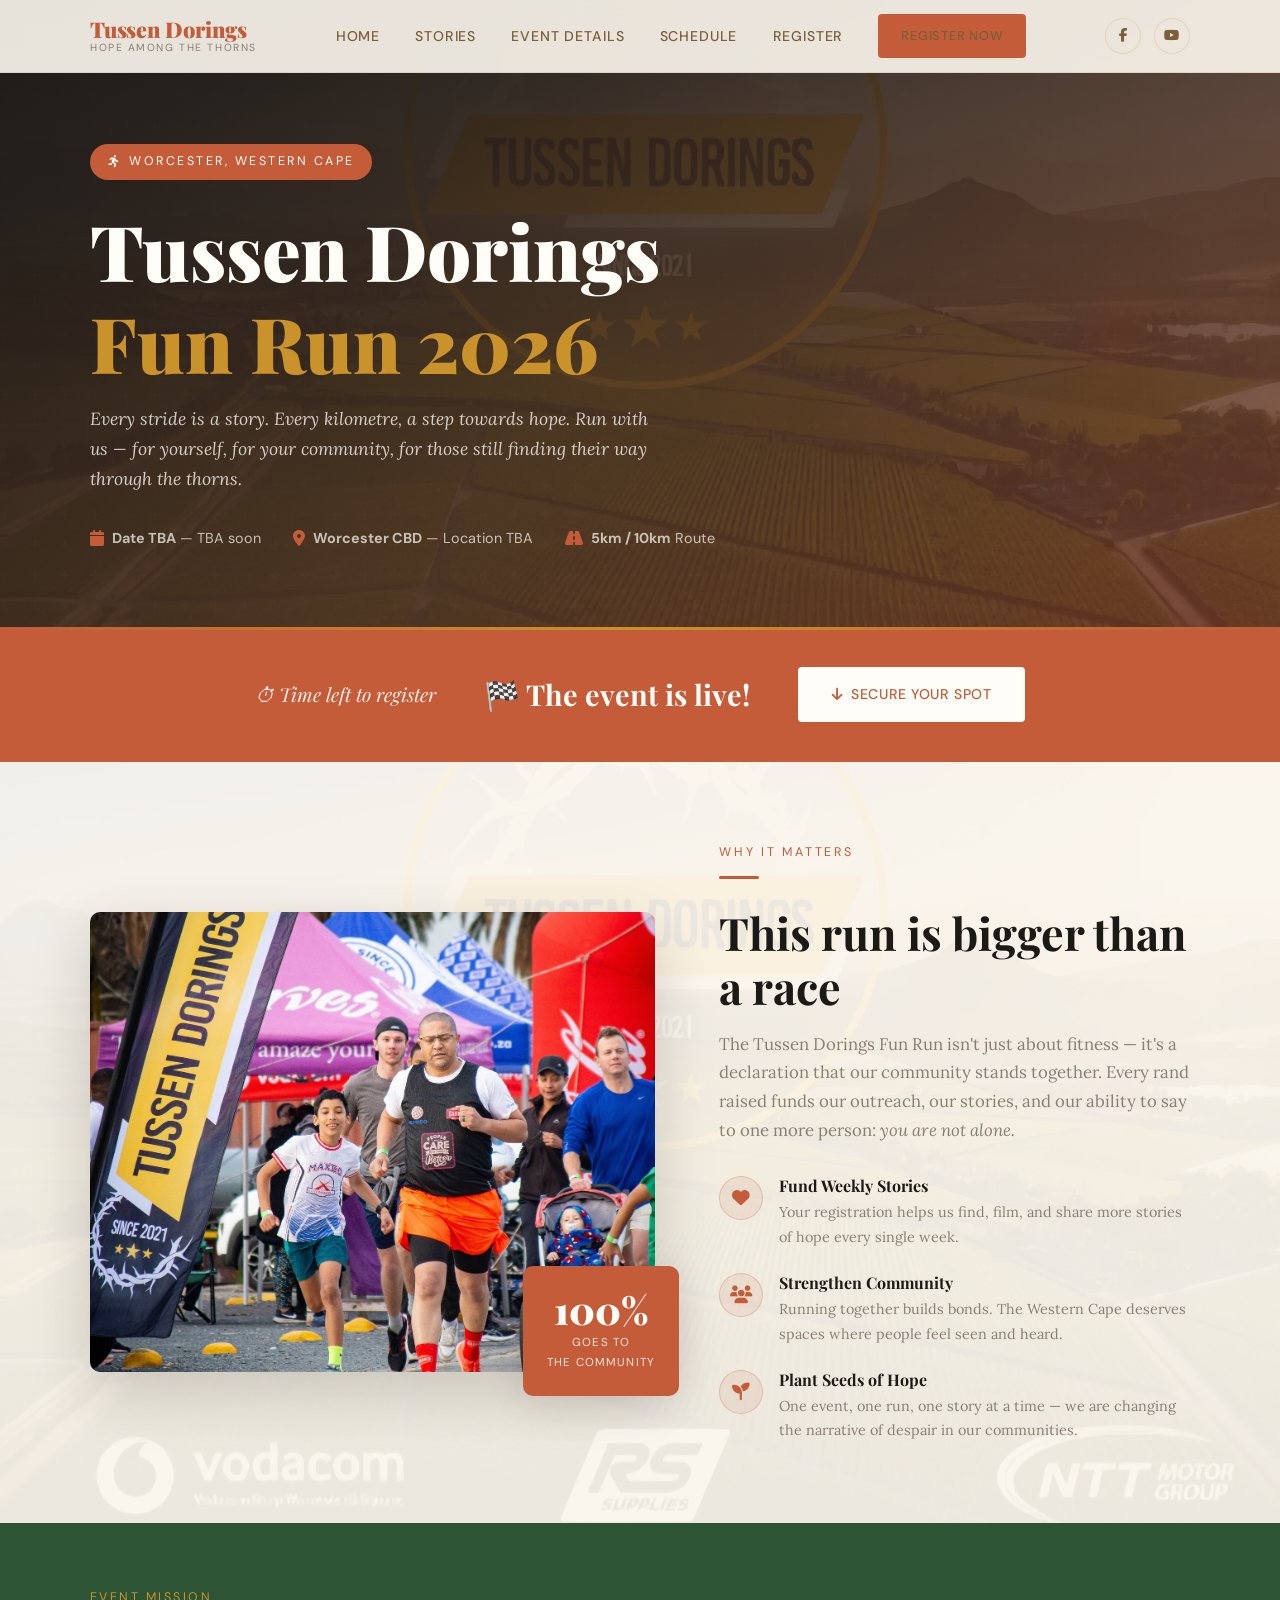
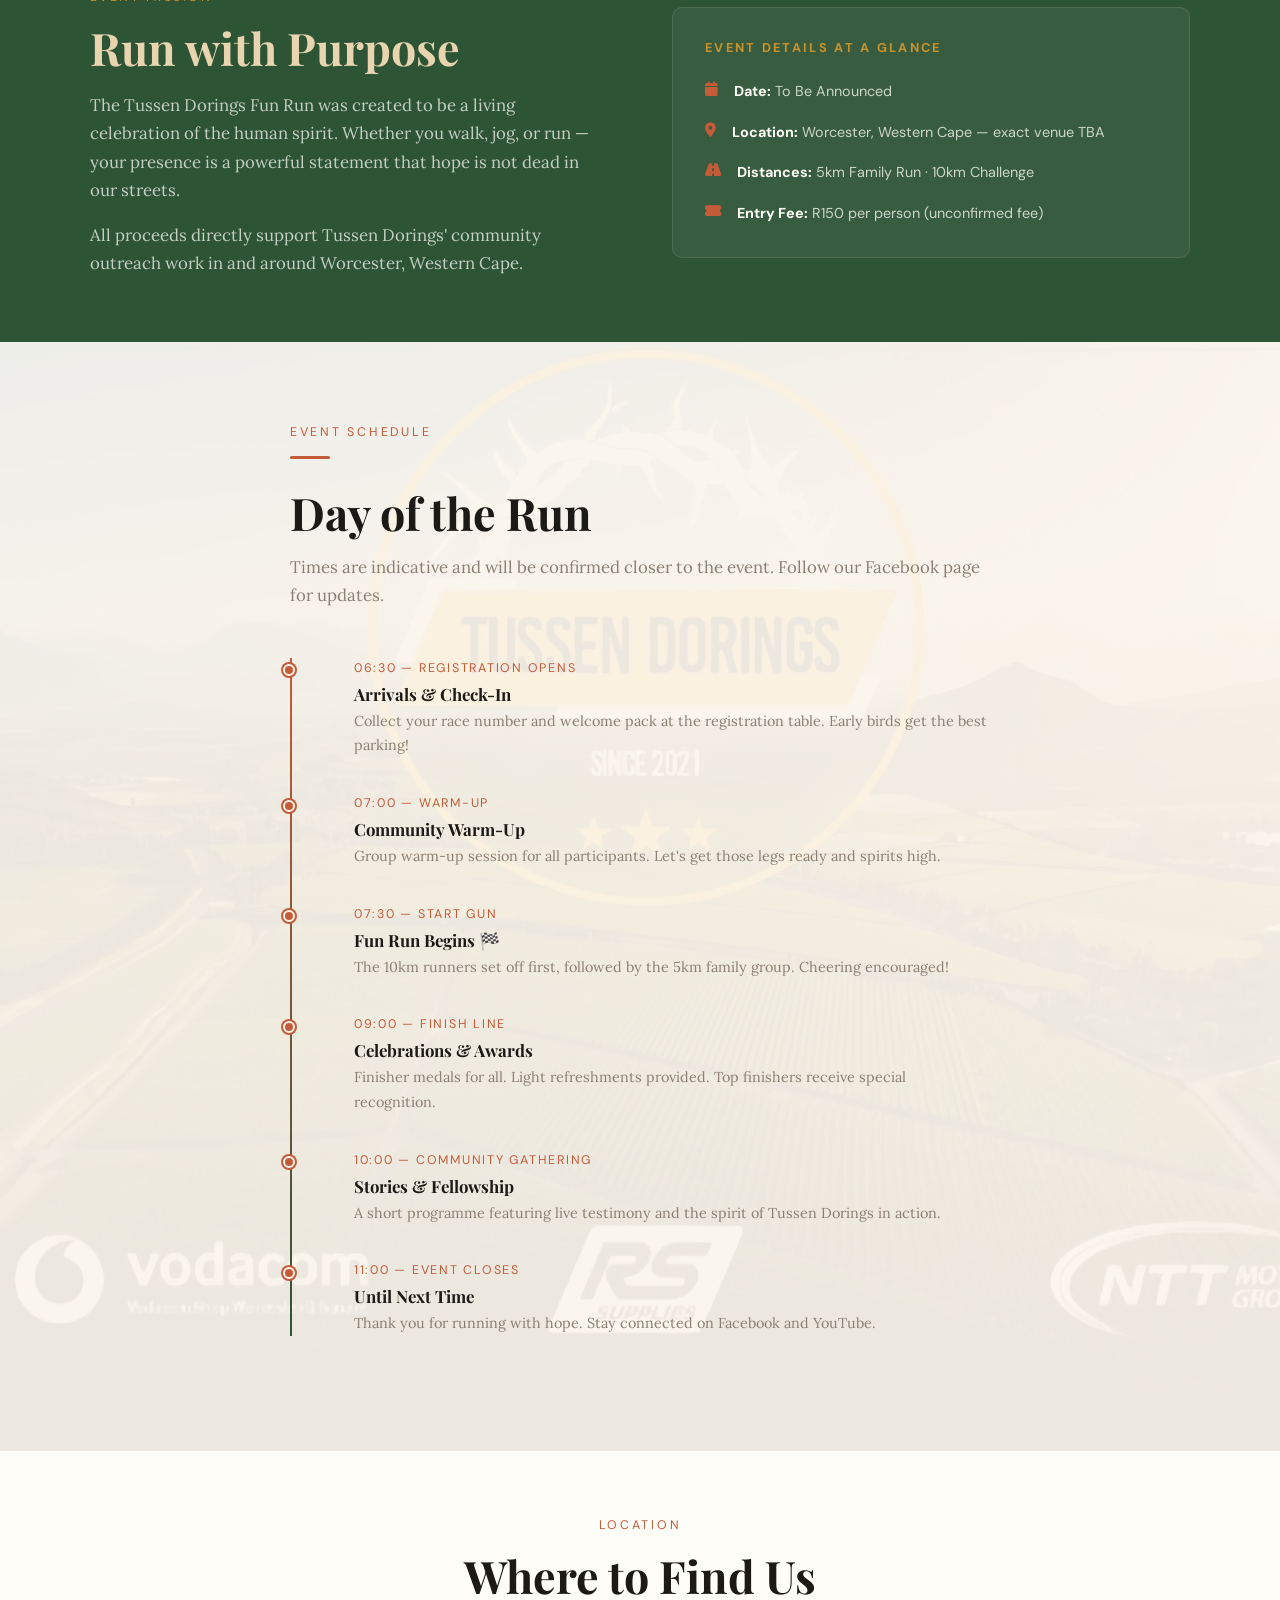
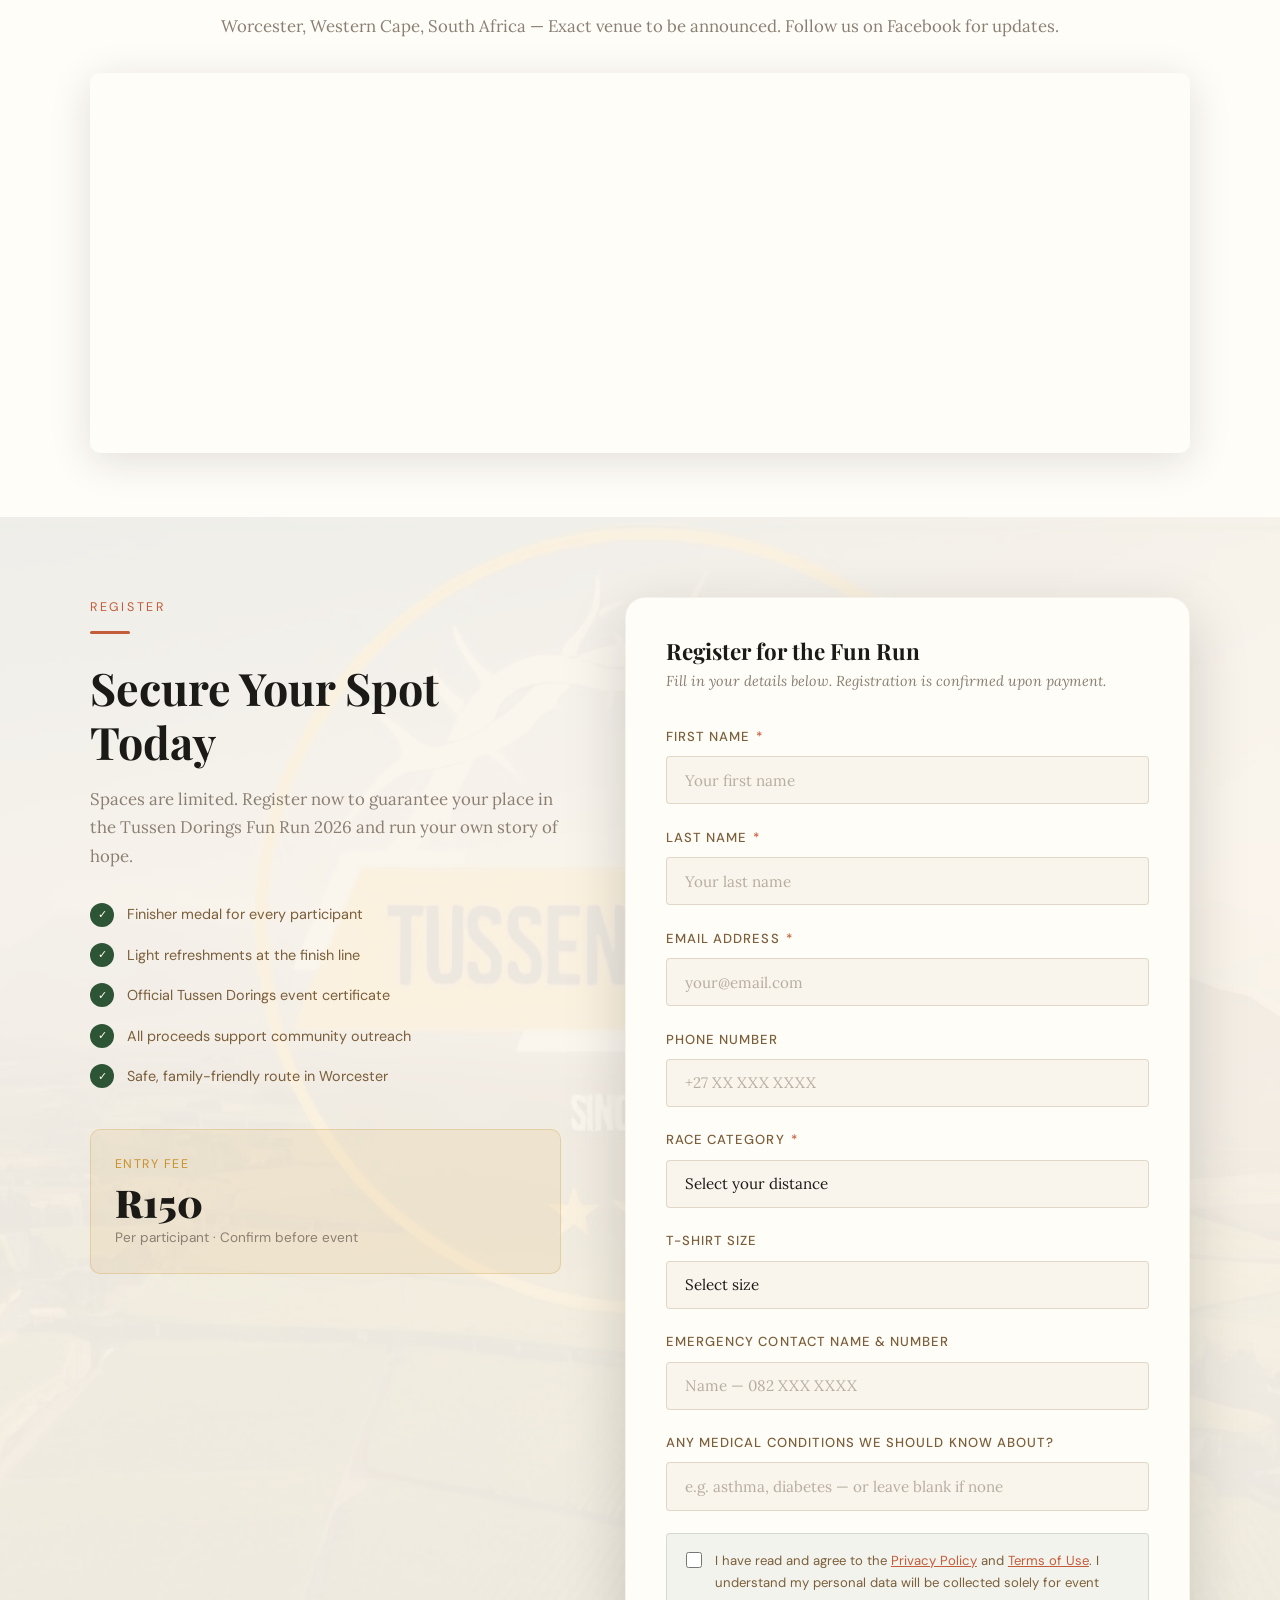
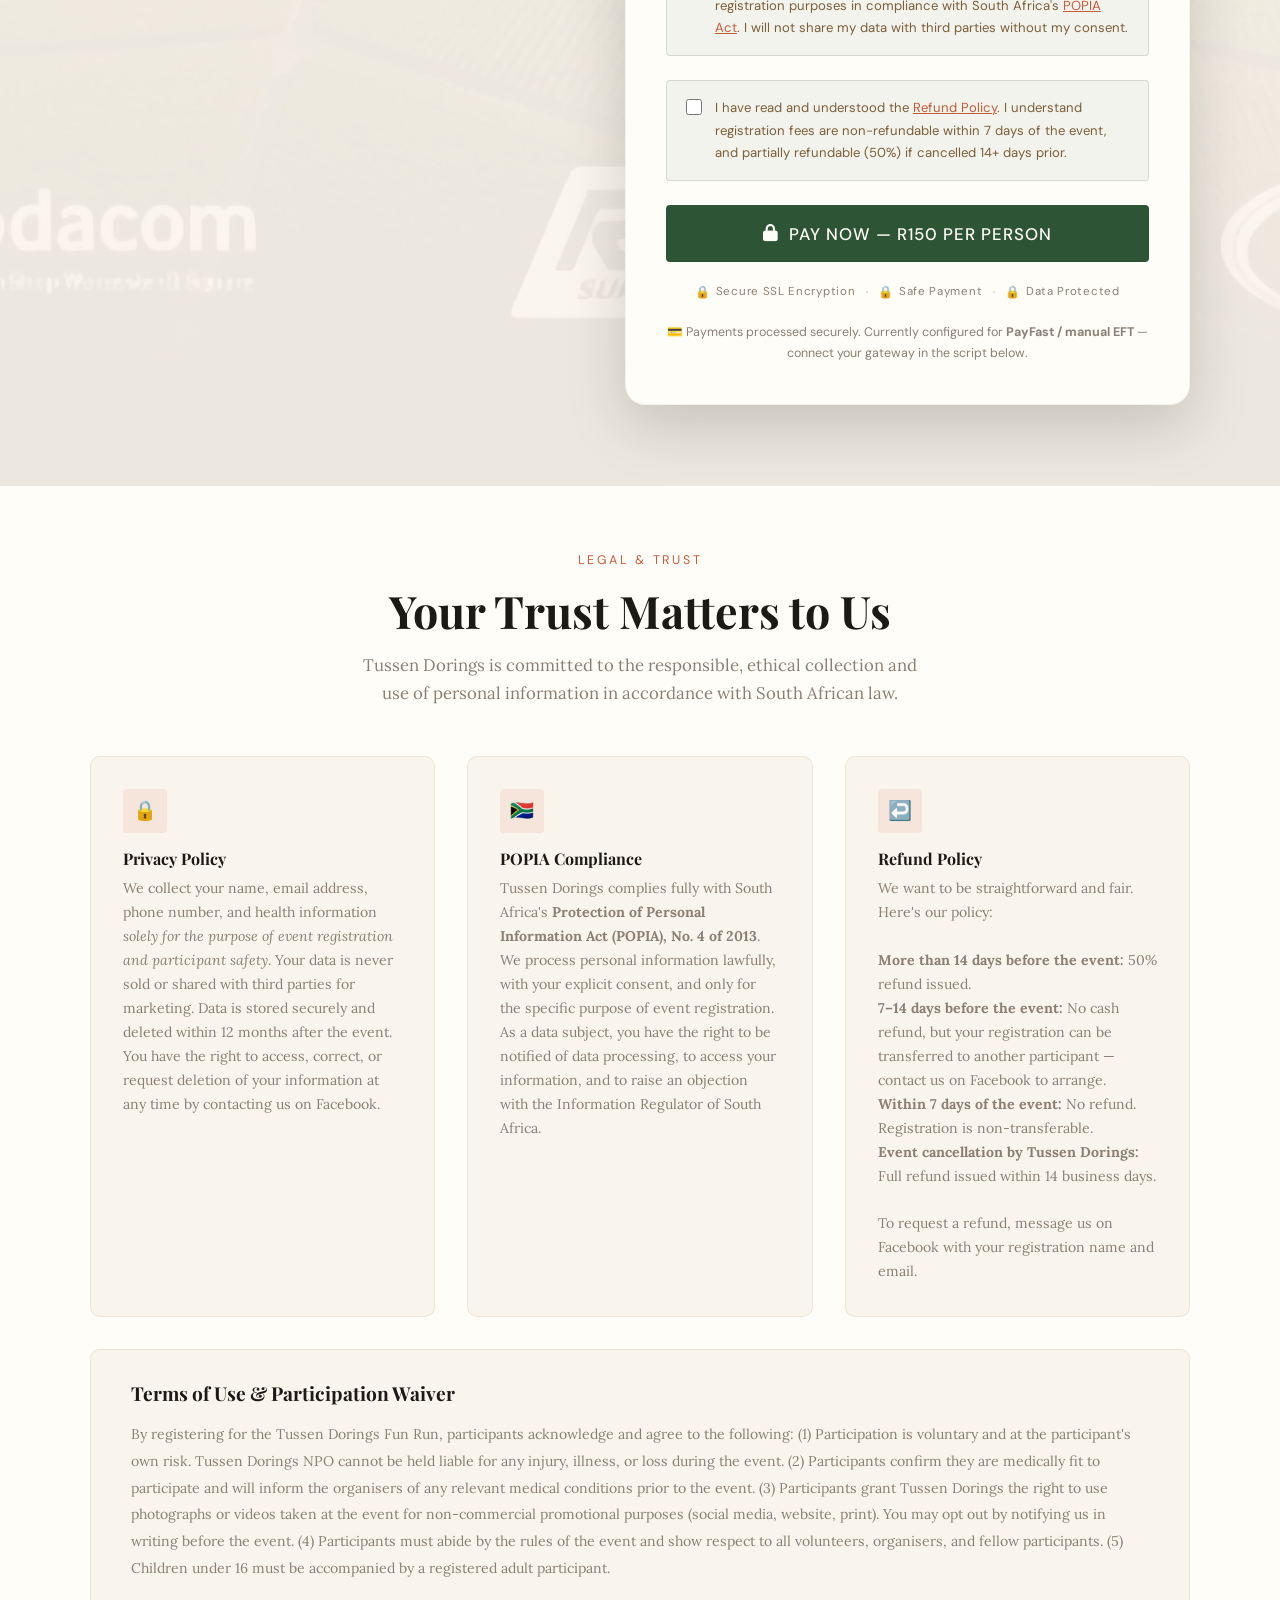
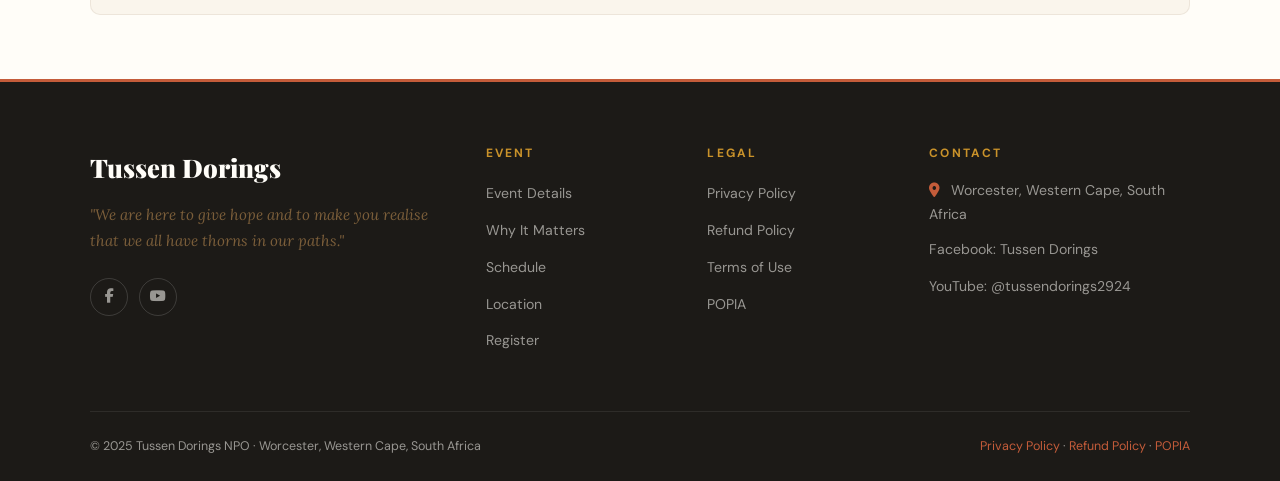
==== commit a294a106: "third commit" ====
--- a/event.html
+++ b/event.html
@@ -142,7 +142,7 @@
         <img src="pictures/photo8.jpg" alt="Running for hope in Worcester" class="why-matters__img" />
         <div class="why-matters__badge">
           <div class="why-matters__badge-num">100%</div>
-          <div class="why-matters__badge-text">Goes to<br>Community</div>
+          <div class="why-matters__badge-text">Goes to<br> the Community</div>
         </div>
       </div>
       <div class="reveal">
@@ -200,7 +200,7 @@
           <li style="display:flex; gap:1rem; align-items:flex-start; color:rgba(255,253,248,0.75); font-family:var(--font-ui); font-size:0.9rem;">
             <i class="fas fa-calendar" style="color:var(--terracotta); margin-top:3px; flex-shrink:0;"></i>
             <!-- ✏️ EDIT date -->
-            <span><strong style="color:var(--white);">Date:</strong> To Be Announced — edit this in event.html</span>
+            <span><strong style="color:var(--white);">Date:</strong> To Be Announced</span>
           </li>
           <li style="display:flex; gap:1rem; align-items:flex-start; color:rgba(255,253,248,0.75); font-family:var(--font-ui); font-size:0.9rem;">
             <i class="fas fa-map-marker-alt" style="color:var(--terracotta); margin-top:3px; flex-shrink:0;"></i>
@@ -215,7 +215,7 @@
           <li style="display:flex; gap:1rem; align-items:flex-start; color:rgba(255,253,248,0.75); font-family:var(--font-ui); font-size:0.9rem;">
             <i class="fas fa-ticket-alt" style="color:var(--terracotta); margin-top:3px; flex-shrink:0;"></i>
             <!-- ✏️ EDIT entry fee -->
-            <span><strong style="color:var(--white);">Entry Fee:</strong> R150 per person (confirm fee before event)</span>
+            <span><strong style="color:var(--white);">Entry Fee:</strong> R150 per person (unconfirmed fee)</span>
           </li>
         </ul>
       </div>
@@ -297,9 +297,9 @@
         title="Event Location — Worcester, Western Cape"
       ></iframe>
     </div>
-    <p style="text-align:center; margin-top:1rem; font-family:var(--font-ui); font-size:0.82rem; color:var(--warm-grey);">
+    <!-- <p style="text-align:center; margin-top:1rem; font-family:var(--font-ui); font-size:0.82rem; color:var(--warm-grey);">
       💡 Replace the Google Maps embed URL with your specific venue coordinates when confirmed.
-    </p>
+    </p> -->
   </div>
 </section>
 
@@ -311,7 +311,7 @@
         <span class="section-label">Register</span>
         <div class="thorn-accent"></div>
         <h2>Secure Your Spot Today</h2>
-        <p>Spaces are limited. Register now to guarantee your place in the Tussen Dorings Fun Run 2025 and run your own story of hope.</p>
+        <p>Spaces are limited. Register now to guarantee your place in the Tussen Dorings Fun Run 2026 and run your own story of hope.</p>
         <div class="reg-info-list" style="margin-top:2rem;">
           <div class="reg-info-item">Finisher medal for every participant</div>
           <div class="reg-info-item">Light refreshments at the finish line</div>
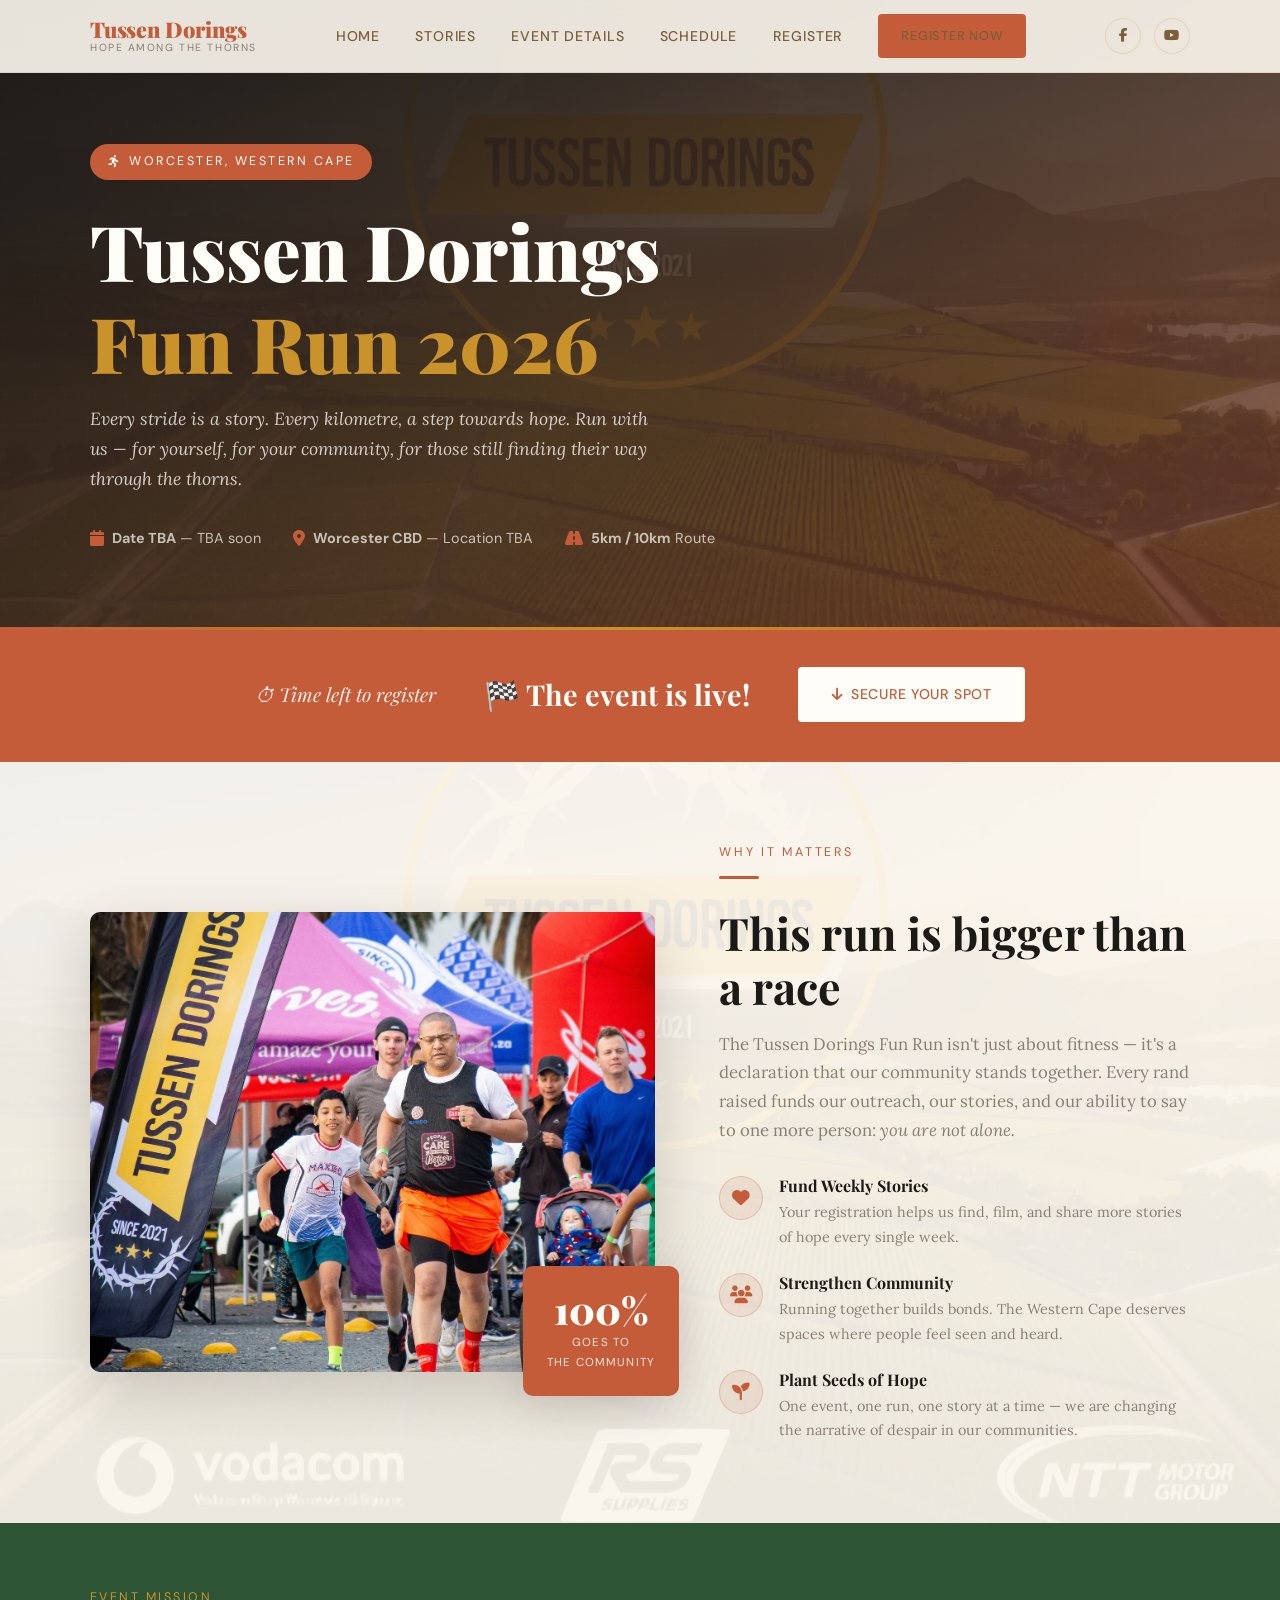
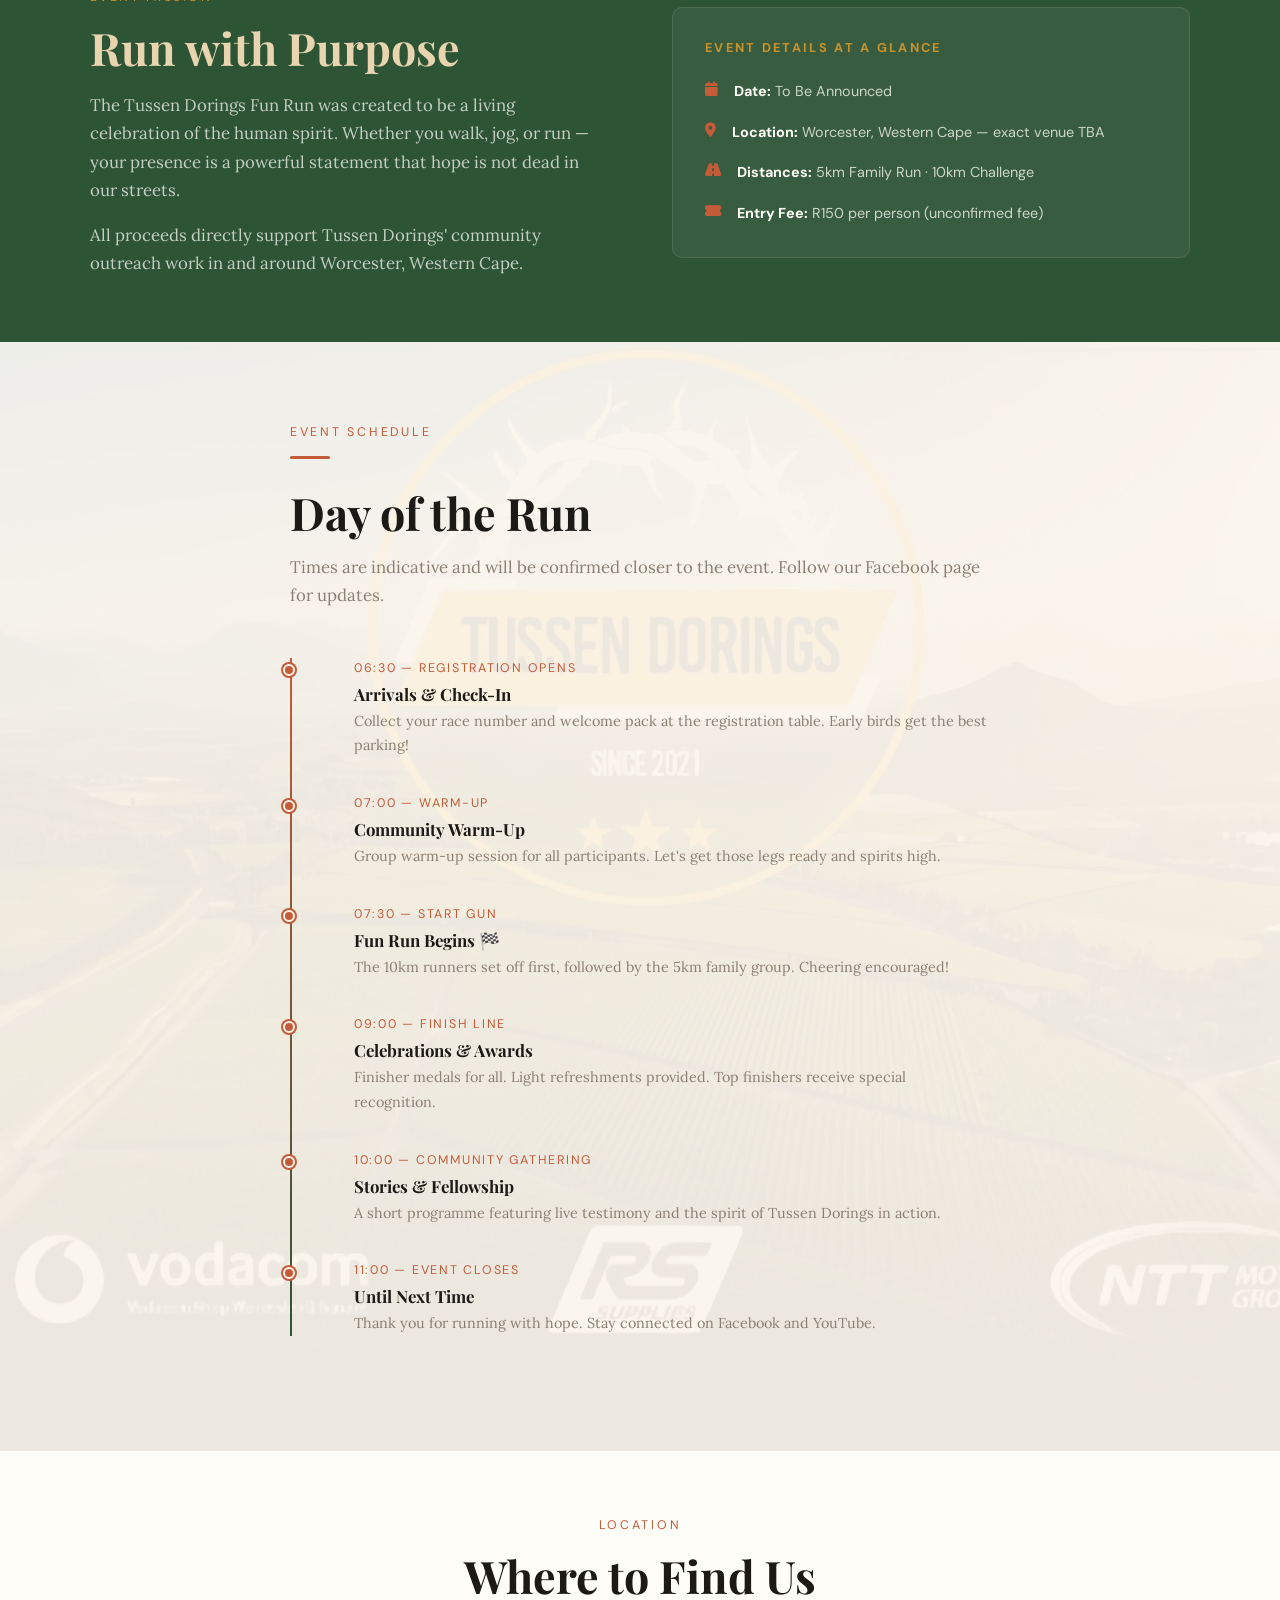
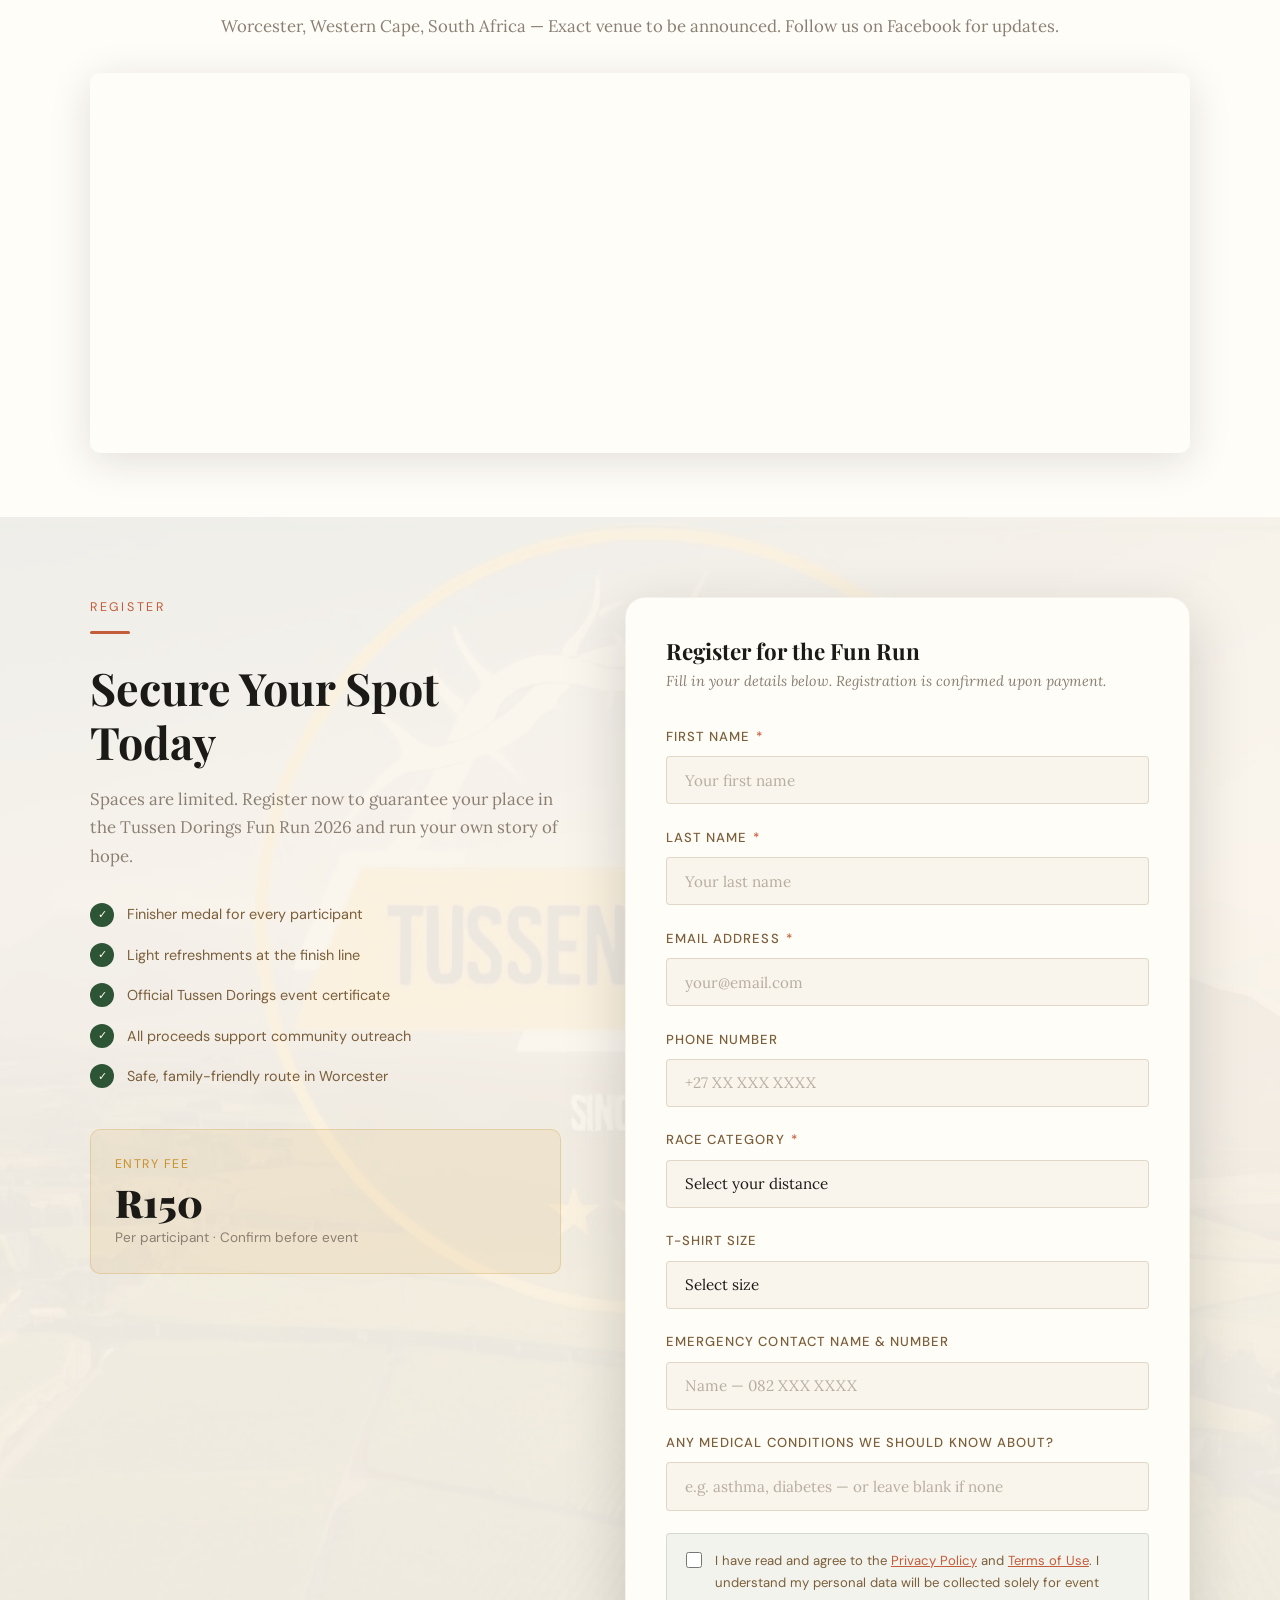
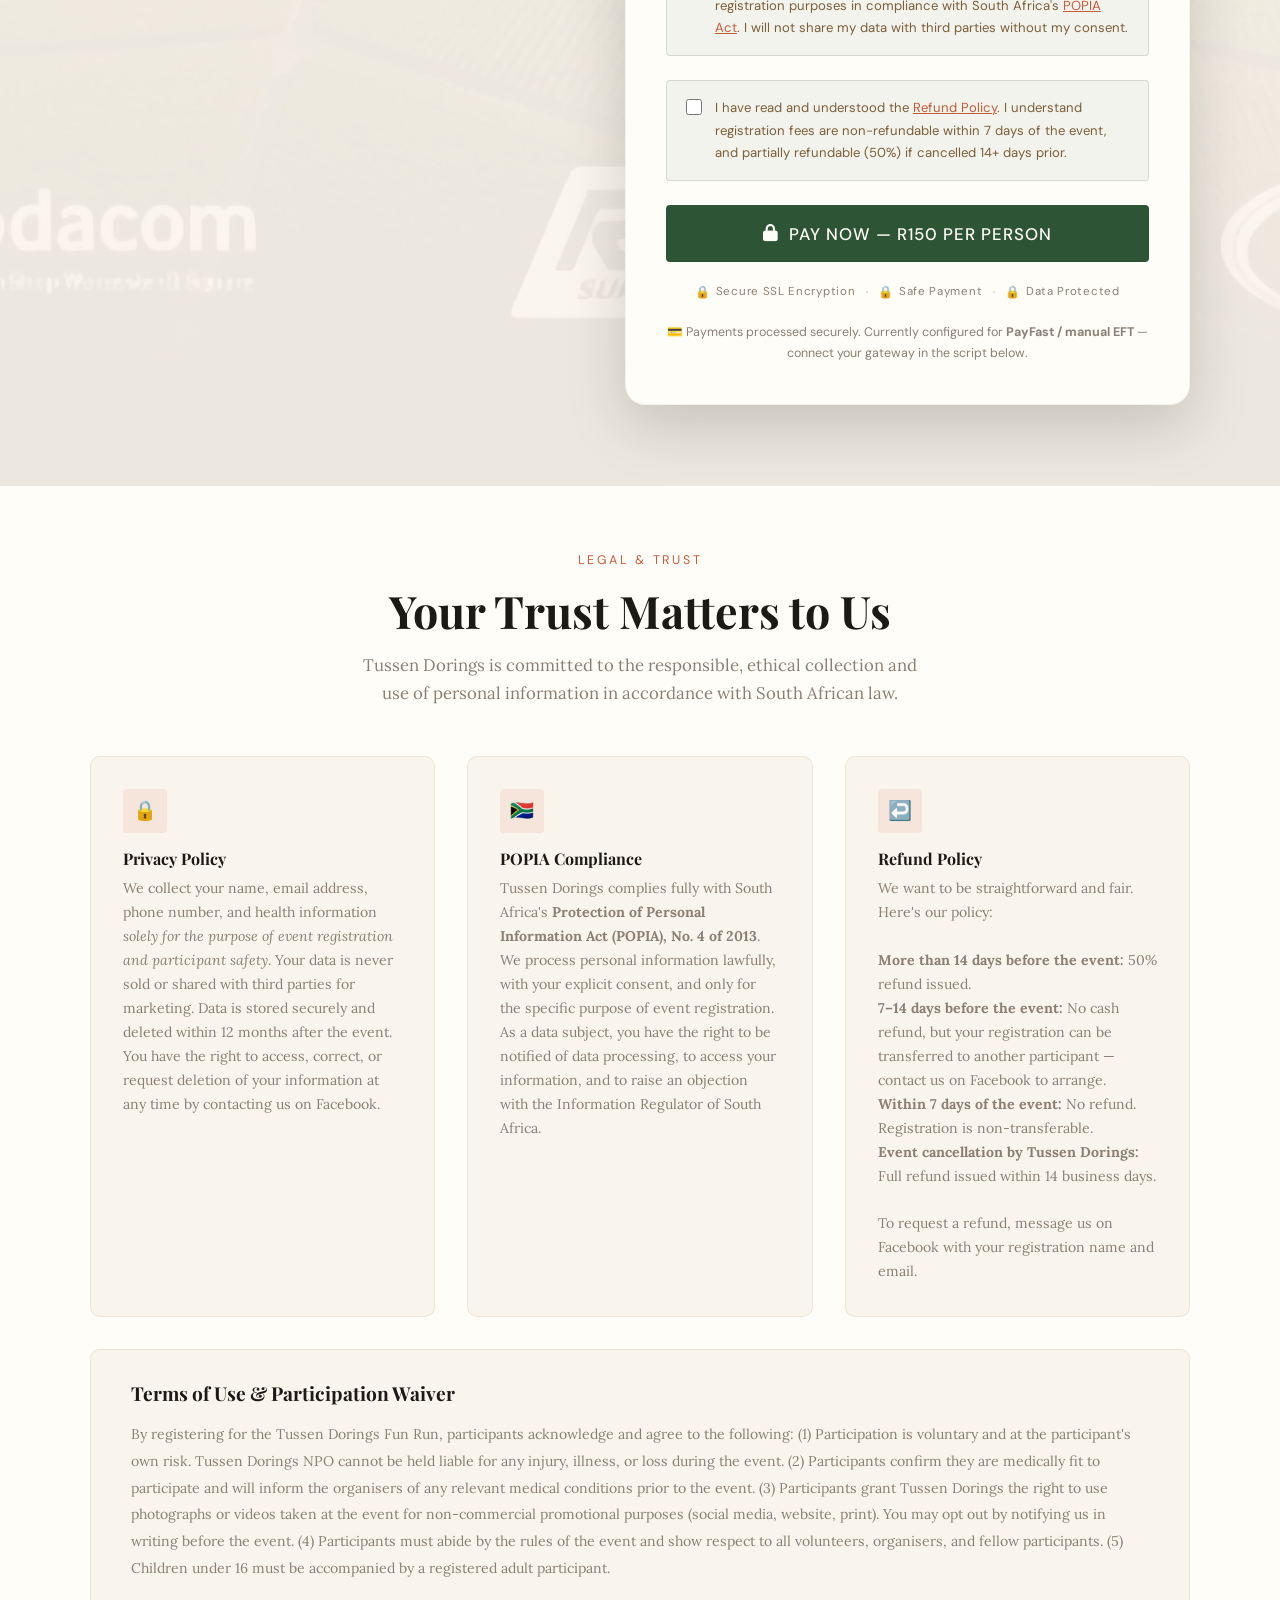
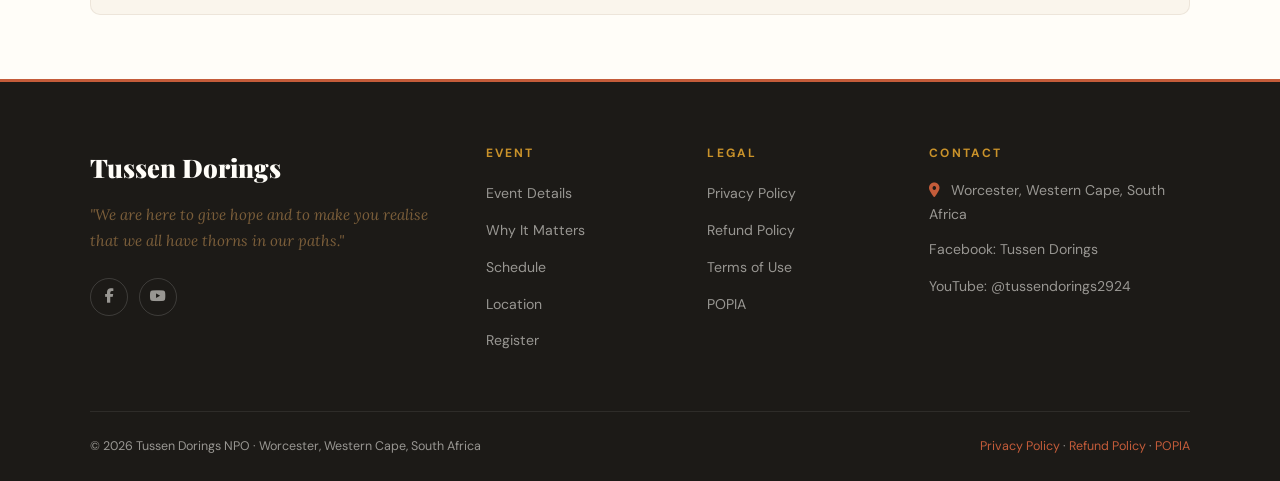
==== commit 30b9ce11: "third commit" ====
--- a/event.html
+++ b/event.html
@@ -505,7 +505,7 @@
     <button class="modal__close" onclick="closeModal()">✕</button>
     <div class="modal__icon">🎉</div>
     <h3>You're Registered!</h3>
-    <p>Thank you for signing up for the Tussen Dorings Fun Run 2025. A confirmation email is on its way. We'll see you at the finish line!</p>
+    <p>Thank you for signing up for the Tussen Dorings Fun Run 2026. A confirmation email is on its way. We'll see you at the finish line!</p>
     <a href="index.html" class="btn btn-primary" style="display:inline-flex;">Back to Home</a>
   </div>
 </div>
@@ -554,7 +554,7 @@
       </div>
     </div>
     <div class="footer__bottom">
-      <span>© 2025 Tussen Dorings NPO · Worcester, Western Cape, South Africa</span>
+      <span>© 2026 Tussen Dorings NPO · Worcester, Western Cape, South Africa</span>
       <span>
         <a href="#privacy">Privacy Policy</a> ·
         <a href="#refund">Refund Policy</a> ·
--- a/event.css
+++ b/event.css
@@ -110,7 +110,8 @@
   background: rgba(0,0,0,0.2);
   border-radius: var(--radius-sm);
   padding: 0.9rem 1.3rem;
-  min-width: 78px;
+  min-width: 0;
+  width: clamp(58px, 18vw, 78px);
   border: 1px solid rgba(255,255,255,0.15);
 }
 .countdown-unit__number {
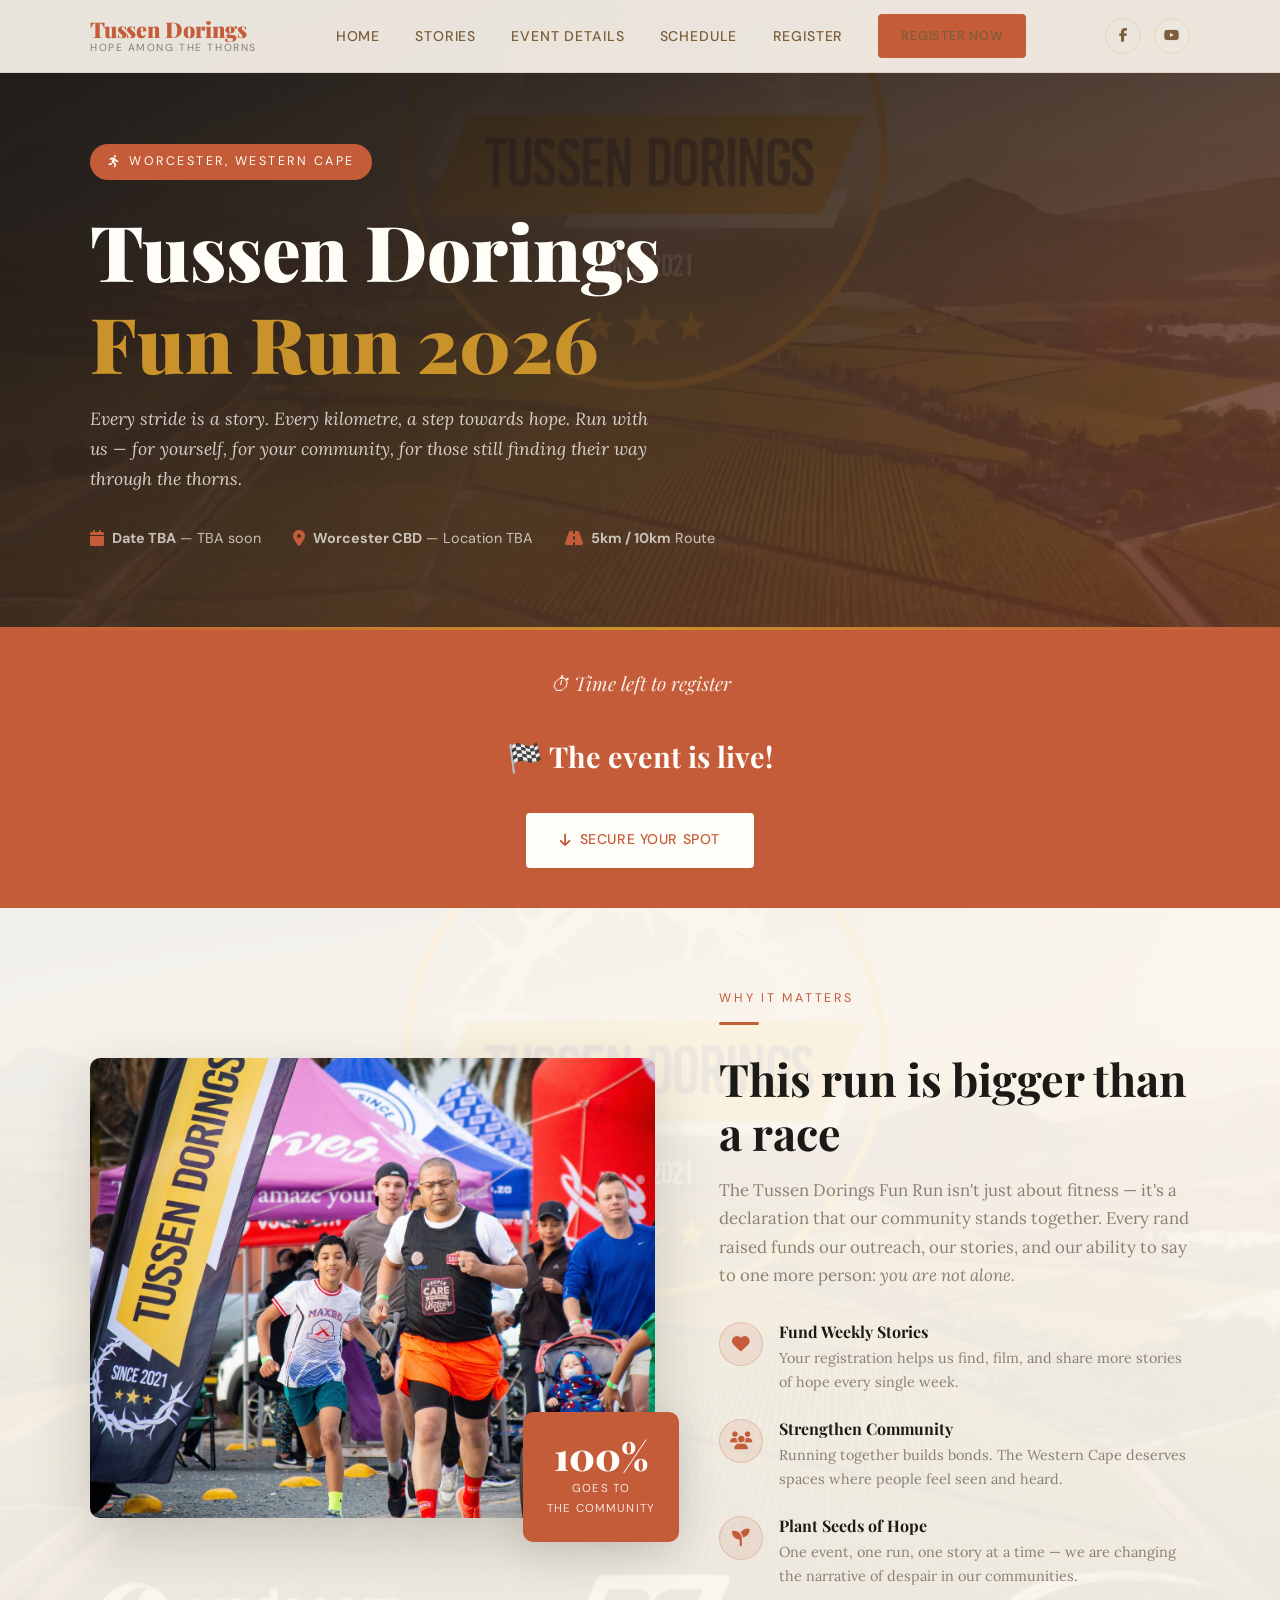
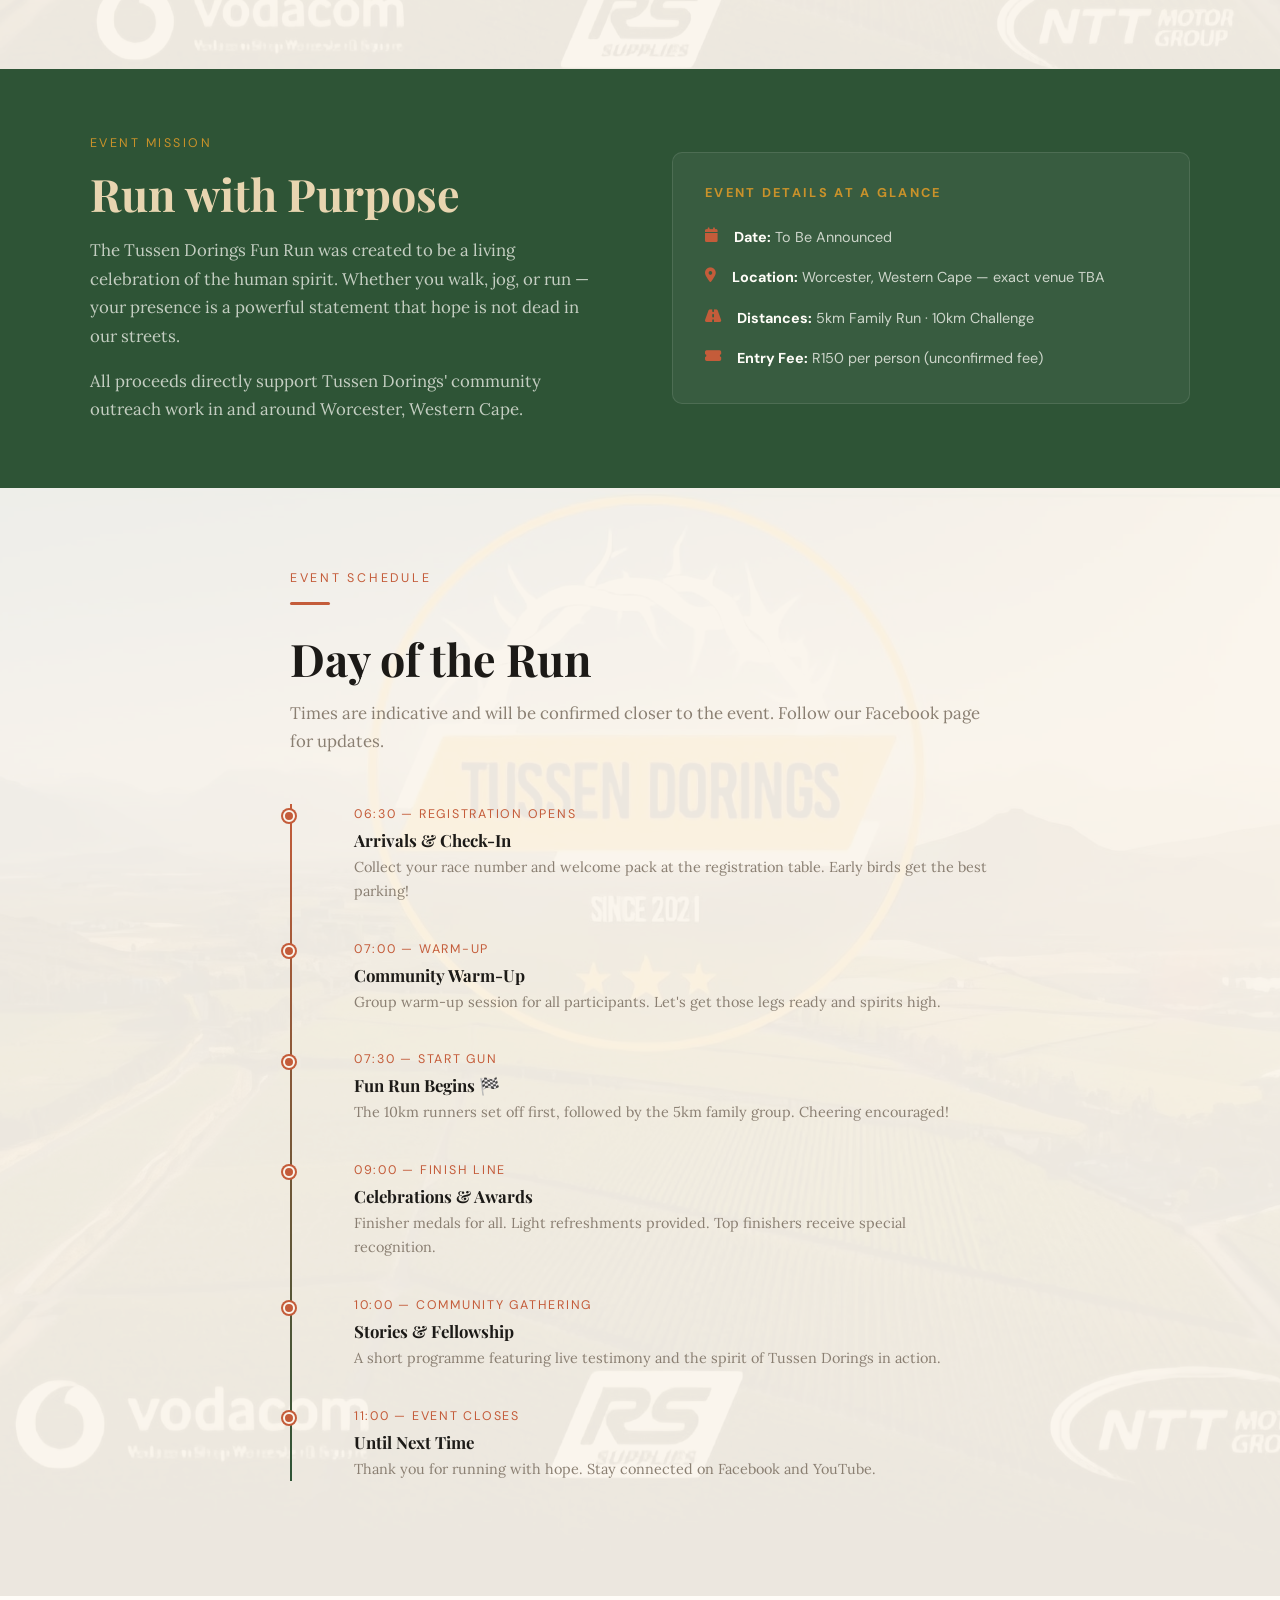
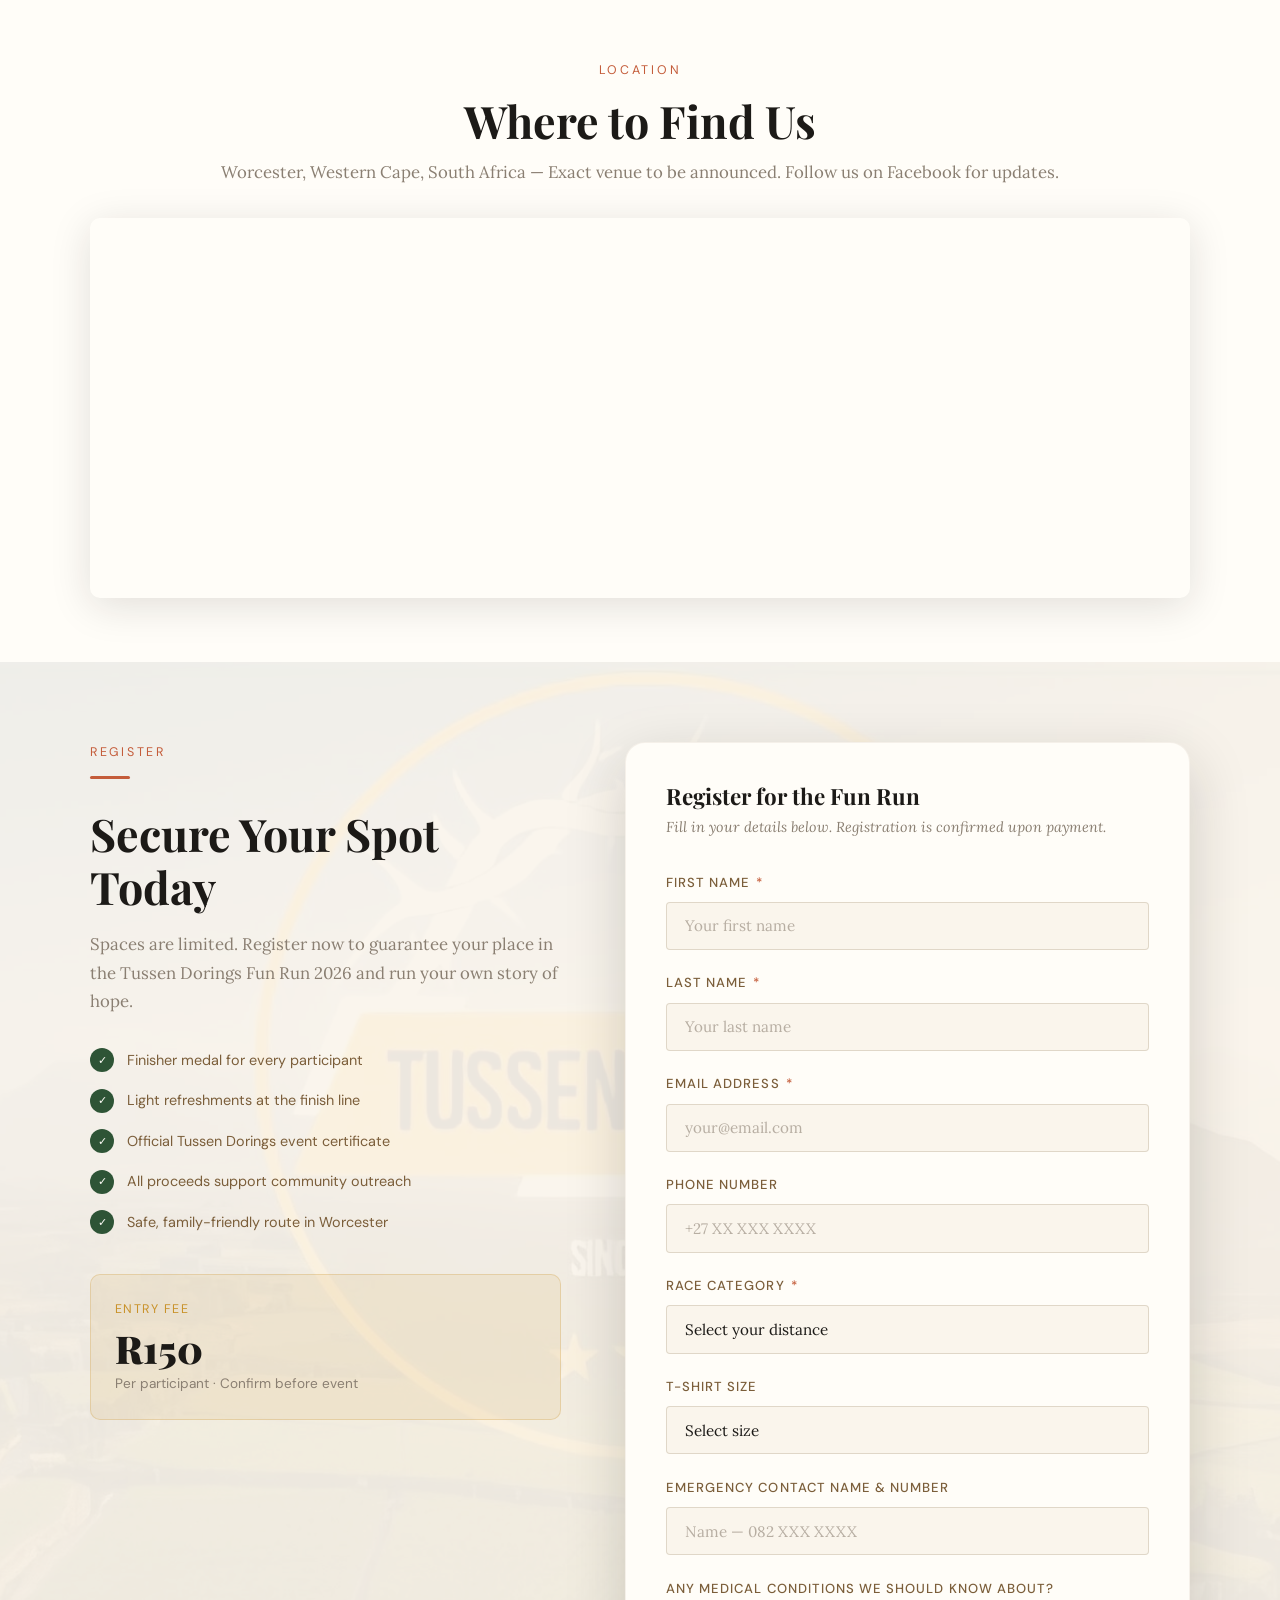
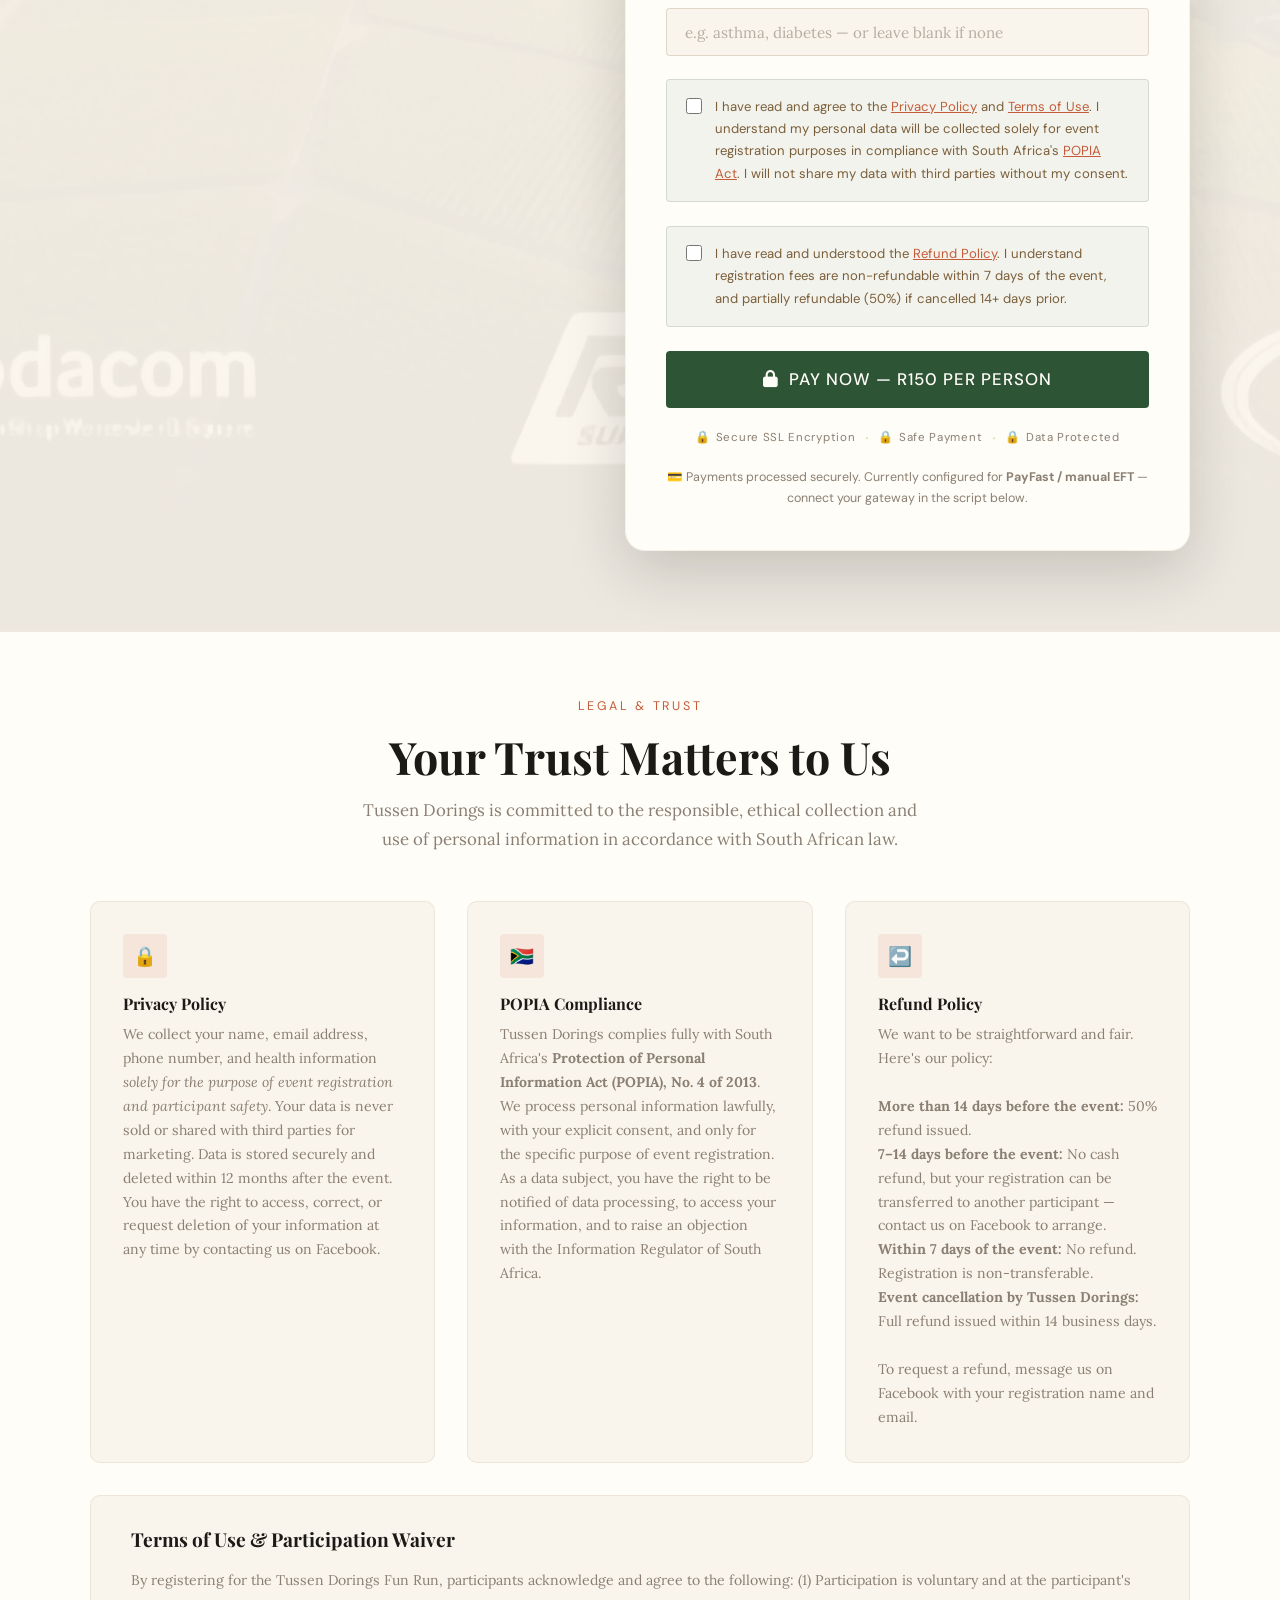
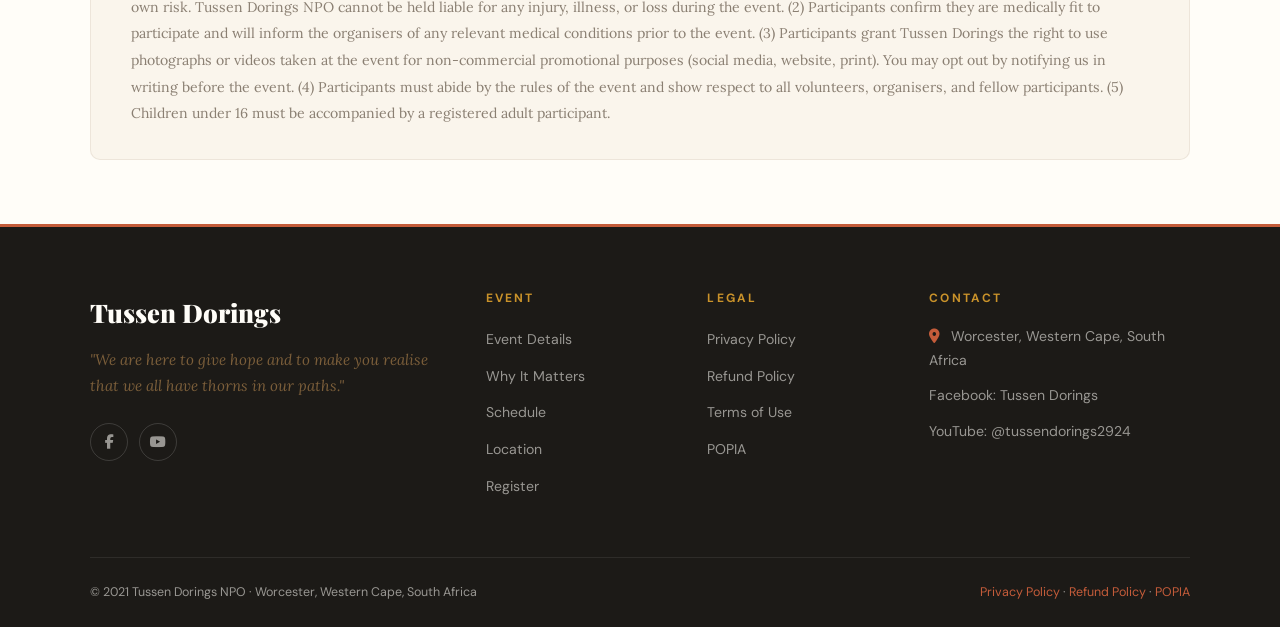
==== commit 6339b62f: "forth commit" ====
--- a/event.html
+++ b/event.html
@@ -554,7 +554,7 @@
       </div>
     </div>
     <div class="footer__bottom">
-      <span>© 2026 Tussen Dorings NPO · Worcester, Western Cape, South Africa</span>
+      <span>© 2021 Tussen Dorings NPO · Worcester, Western Cape, South Africa</span>
       <span>
         <a href="#privacy">Privacy Policy</a> ·
         <a href="#refund">Refund Policy</a> ·
--- a/event.css
+++ b/event.css
@@ -88,7 +88,7 @@
   display: flex;
   align-items: center;
   justify-content: center;
-  gap: 3rem;
+  gap: 2rem;
   flex-wrap: wrap;
 }
 .countdown-label-text {
@@ -97,11 +97,13 @@
   font-style: italic;
   color: rgba(255,253,248,0.9);
   text-align: center;
+  width: 100%;
 }
 .countdown-timer {
   display: flex;
-  gap: 1.2rem;
-  align-items: center;
+  gap: clamp(0.3rem, 2vw, 1.2rem);
+  align-items: center;
+  flex-wrap: nowrap; 
 }
 .countdown-unit {
   display: flex;
@@ -109,18 +111,18 @@
   align-items: center;
   background: rgba(0,0,0,0.2);
   border-radius: var(--radius-sm);
-  padding: 0.9rem 1.3rem;
-  min-width: 0;
+  padding: clamp(0.5rem, 2vw, 0.9rem) clamp(0.6rem, 2.5vw, 1.3rem); 
+  min-width: 0;                  
   width: clamp(58px, 18vw, 78px);
   border: 1px solid rgba(255,255,255,0.15);
 }
 .countdown-unit__number {
   font-family: var(--font-display);
-  font-size: 2.6rem;
+  font-size: clamp(1.6rem, 6vw, 2.6rem);
   font-weight: 900;
   color: var(--white);
   line-height: 1;
-  min-width: 2ch;
+  width: 2ch; 
   text-align: center;
   transition: transform 0.3s ease;
 }
@@ -129,18 +131,20 @@
 }
 .countdown-unit__label {
   font-family: var(--font-ui);
-  font-size: 0.66rem;
+  font-size: clamp(0.52rem, 1.8vw, 0.66rem);
   letter-spacing: 0.18em;
   text-transform: uppercase;
   color: rgba(255,253,248,0.65);
   margin-top: 0.3rem;
+  white-space: nowrap; 
 }
 .countdown-separator {
   font-family: var(--font-display);
-  font-size: 2rem;
+  font-size: clamp(1.2rem, 4vw, 2rem);
   font-weight: 900;
   color: rgba(255,253,248,0.4);
   animation: pulse 1s ease-in-out infinite;
+  flex-shrink: 0;
 }
 @keyframes pulse {
   0%, 100% { opacity: 0.4; }
@@ -148,8 +152,16 @@
 }
 .countdown-cta {
   text-align: center;
+  width: 100%;
 }
 .countdown-cta .btn { display: inline-flex; }
+
+@media (max-width: 480px) {
+  .countdown-section { padding: 1.8rem 0; }
+  .countdown-inner { gap: 1rem; }
+  .countdown-label-text { font-size: 1rem; margin-bottom: 0.3rem; }
+  .countdown-separator { font-size: 1rem; }
+}
 
 /* ── Why It Matters ── */
 .why-matters {
